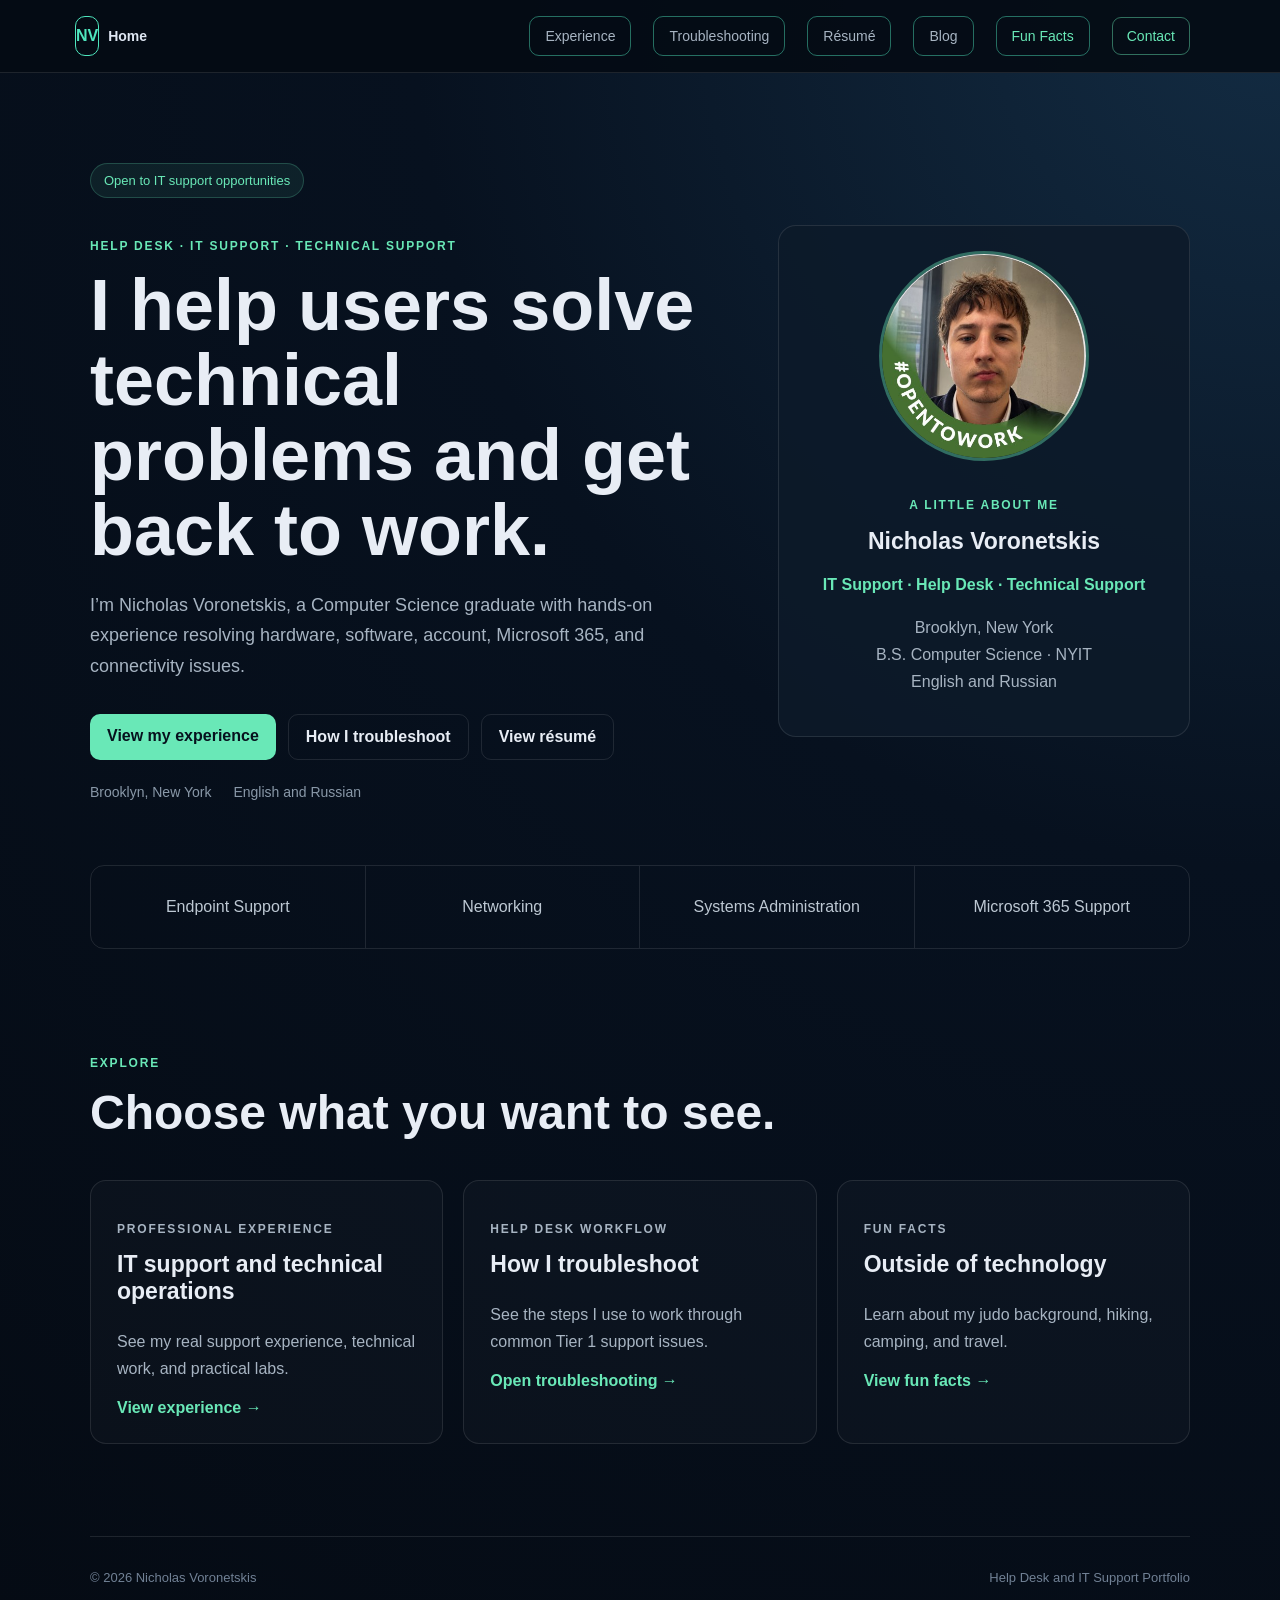
==== index.html @ 6868affb "Add files via upload" ====
<!DOCTYPE html>
<html lang="en">
<head>
  <meta charset="UTF-8">
  <meta name="viewport" content="width=device-width, initial-scale=1.0">
  <meta name="description" content="Nicholas Voronetskis IT Support portfolio">
  <title>Nicholas Voronetskis | IT Support Portfolio</title>
  <link rel="stylesheet" href="styles.css">
</head>
<body>
  <!-- Main navigation used across the website -->
  <header class="site-header">
    <nav class="navbar container">
      <a class="logo" href="index.html"><span class="logo-box">NV</span><span class="home-label">Home</span></a>

      <div class="nav-links">
        <a href="experience.html">Experience</a>
        <a href="troubleshooting.html">Troubleshooting</a>
        <a href="resume.html">Résumé</a>
        <a href="blog.html">Blog</a>
        <a class="fun-button" href="fun-facts.html">Fun Facts</a>
        <button class="contact-button" type="button" onclick="toggleContact()">Contact</button>
      </div>
    </nav>
  </header>

  <main>
    <section class="hero container">
      <div>
        <div class="status">Open to IT support opportunities</div>
        <p class="eyebrow">HELP DESK · IT SUPPORT · TECHNICAL SUPPORT</p>
        <h1>I help users solve technical problems and get back to work.</h1>

        <p class="hero-description">
          I’m Nicholas Voronetskis, a Computer Science graduate with hands-on
          experience resolving hardware, software, account, Microsoft 365,
          and connectivity issues.
        </p>

        <div class="hero-buttons">
          <a class="button button-primary" href="experience.html">View my experience</a>
          <a class="button button-secondary" href="troubleshooting.html">How I troubleshoot</a>
          <a class="button button-secondary" href="resume.html">View résumé</a>
        </div>

        <div class="hero-details">
          <span>Brooklyn, New York</span>
          <span>English and Russian</span>
        </div>
      </div>

      <aside class="profile-card">
        <img class="profile-photo" src="profile.jpg" alt="Nicholas Voronetskis">
        <p class="eyebrow">A LITTLE ABOUT ME</p>
        <h3>Nicholas Voronetskis</h3>
        <p class="profile-role">IT Support · Help Desk · Technical Support</p>
        <p class="muted">
          Brooklyn, New York<br>
          B.S. Computer Science · NYIT<br>
          English and Russian
        </p>
      </aside>
    </section>

    <section class="skill-row container" aria-label="Main technical areas">
      <div>Endpoint Support</div>
      <div>Networking</div>
      <div>Systems Administration</div>
      <div>Microsoft 365 Support</div>
    </section>

    <section class="section container">
      <p class="eyebrow">EXPLORE</p>
      <h2>Choose what you want to see.</h2>

      <div class="card-grid">
        <article class="card">
          <p class="eyebrow">PROFESSIONAL EXPERIENCE</p>
          <h3>IT support and technical operations</h3>
          <p>See my real support experience, technical work, and practical labs.</p>
          <a class="card-link" href="experience.html">View experience →</a>
        </article>

        <article class="card">
          <p class="eyebrow">HELP DESK WORKFLOW</p>
          <h3>How I troubleshoot</h3>
          <p>See the steps I use to work through common Tier 1 support issues.</p>
          <a class="card-link" href="troubleshooting.html">Open troubleshooting →</a>
        </article>

        <article class="card">
          <p class="eyebrow">FUN FACTS</p>
          <h3>Outside of technology</h3>
          <p>Learn about my judo background, hiking, camping, and travel.</p>
          <a class="card-link" href="fun-facts.html">View fun facts →</a>
        </article>
      </div>
    </section>

    <section id="contact-panel" class="contact-panel container" aria-hidden="true">
      <div class="contact-card">
        <button class="close-contact" type="button" aria-label="Close contact information" onclick="toggleContact()">×</button>
        <p class="eyebrow">CONTACT</p>
        <h2>Get in touch</h2>
        <p><strong>Phone:</strong> <a href="tel:+13475879960">(347) 587-9960</a></p>
        <p><strong>Email:</strong> <a href="mailto:voronetskisnicholas@gmail.com">voronetskisnicholas@gmail.com</a></p>
        <p><strong>LinkedIn:</strong> <a href="https://www.linkedin.com/in/nicholas-voronetskis-90a94b221" target="_blank" rel="noopener">Nicholas Voronetskis</a></p>
      </div>
    </section>
  </main>

  <footer class="site-footer container">
    <span>© 2026 Nicholas Voronetskis</span>
    <span>Help Desk and IT Support Portfolio</span>
  </footer>

  <script src="script.js"></script>
</body>
</html>
---- styles.css ----
/* Basic colors and page setup */
:root {
  --background: #07111f;
  --panel: #0d1a2a;
  --text: #e8edf5;
  --muted: #a7b4c2;
  --accent: #69e8b7;
  --border: rgba(255, 255, 255, 0.1);
}

* {
  box-sizing: border-box;
}

html {
  scroll-behavior: smooth;
}

body {
  margin: 0;
  min-width: 320px;
  font-family: Arial, Helvetica, sans-serif;
  color: var(--text);
  background: radial-gradient(circle at top right, #132c43, var(--background) 42%, #050b14);
}

a {
  color: inherit;
  text-decoration: none;
}

button {
  font: inherit;
}

.container {
  width: min(1100px, calc(100% - 40px));
  margin: 0 auto;
}

/* Navigation */
.site-header {
  position: sticky;
  top: 0;
  z-index: 10;
  background: rgba(5, 11, 20, 0.92);
  border-bottom: 1px solid var(--border);
}

.navbar {
  min-height: 72px;
  display: flex;
  align-items: center;
  justify-content: space-between;
  gap: 24px;
}

.logo {
  width: 42px;
  height: 42px;
  display: grid;
  place-items: center;
  border: 1px solid var(--accent);
  border-radius: 10px;
  color: var(--accent);
  font-weight: bold;
}

.nav-links {
  display: flex;
  align-items: center;
  flex-wrap: wrap;
  gap: 22px;
  color: var(--muted);
  font-size: 14px;
}

.nav-links a:hover,
.nav-links .active {
  color: var(--accent);
}

.contact-button,
.fun-button {
  padding: 10px 14px;
  color: var(--accent);
  background: transparent;
  border: 1px solid rgba(105, 232, 183, 0.45);
  border-radius: 9px;
  cursor: pointer;
}

/* Shared text styles */
.eyebrow {
  margin-bottom: 12px;
  color: var(--accent);
  font-size: 12px;
  font-weight: bold;
  letter-spacing: 0.15em;
}

h1,
h2,
h3 {
  margin-top: 0;
}

h1 {
  max-width: 800px;
  margin-bottom: 22px;
  font-size: clamp(44px, 6vw, 72px);
  line-height: 1.04;
}

h2 {
  font-size: clamp(32px, 4vw, 48px);
}

h3 {
  font-size: 23px;
}

p,
li {
  line-height: 1.7;
}

.muted {
  color: var(--muted);
}

.section {
  padding: 92px 0;
}

.page-intro {
  padding: 90px 0 40px;
}

.page-intro p {
  max-width: 760px;
  color: var(--muted);
  font-size: 18px;
}

/* Homepage */
.hero {
  min-height: 670px;
  display: grid;
  grid-template-columns: 1.2fr 0.8fr;
  align-items: center;
  gap: 70px;
  padding: 90px 0 65px;
}

.status {
  display: inline-block;
  margin-bottom: 26px;
  padding: 9px 13px;
  color: var(--accent);
  background: rgba(105, 232, 183, 0.08);
  border: 1px solid rgba(105, 232, 183, 0.22);
  border-radius: 999px;
  font-size: 13px;
}

.hero-description {
  max-width: 680px;
  color: var(--muted);
  font-size: 18px;
}

.hero-buttons {
  display: flex;
  flex-wrap: wrap;
  gap: 12px;
  margin: 32px 0 24px;
}

.button {
  display: inline-block;
  padding: 13px 17px;
  border-radius: 10px;
  font-weight: bold;
}

.button-primary {
  color: #06111d;
  background: var(--accent);
}

.button-secondary {
  border: 1px solid var(--border);
}

.hero-details {
  display: flex;
  flex-wrap: wrap;
  gap: 22px;
  color: #8998a8;
  font-size: 14px;
}

.profile-card {
  padding: 25px;
  text-align: center;
  background: rgba(13, 26, 42, 0.85);
  border: 1px solid var(--border);
  border-radius: 18px;
}

.profile-photo {
  width: 210px;
  height: 210px;
  margin-bottom: 18px;
  object-fit: cover;
  border: 3px solid rgba(105, 232, 183, 0.4);
  border-radius: 50%;
}

.profile-card h3 {
  margin-bottom: 8px;
}

.profile-role {
  color: var(--accent);
  font-weight: bold;
}

.skill-row {
  display: grid;
  grid-template-columns: repeat(4, 1fr);
  border: 1px solid var(--border);
  border-radius: 14px;
  overflow: hidden;
}

.skill-row div {
  min-height: 82px;
  display: grid;
  place-items: center;
  padding: 14px;
  color: #bdc8d3;
  text-align: center;
  border-right: 1px solid var(--border);
}

.skill-row div:last-child {
  border-right: none;
}

.card-grid {
  display: grid;
  grid-template-columns: repeat(3, 1fr);
  gap: 20px;
}

.card {
  padding: 26px;
  background: rgba(255, 255, 255, 0.025);
  border: 1px solid var(--border);
  border-radius: 16px;
}

.card:hover {
  border-color: rgba(105, 232, 183, 0.35);
}

.card p {
  color: var(--muted);
}

.card-link {
  color: var(--accent);
  font-weight: bold;
}

/* Experience and resume */
.experience-list,
.resume-list {
  display: grid;
  gap: 22px;
}

.experience-item,
.resume-section {
  padding: 28px;
  background: rgba(255, 255, 255, 0.025);
  border: 1px solid var(--border);
  border-radius: 16px;
}

.date {
  color: var(--accent);
  font-size: 13px;
  font-weight: bold;
}

.tag-list {
  display: flex;
  flex-wrap: wrap;
  gap: 8px;
  margin-top: 18px;
}

.tag-list span {
  padding: 7px 9px;
  color: #bac7d4;
  background: #111f2e;
  border-radius: 8px;
  font-size: 12px;
}

.resume-layout {
  display: grid;
  grid-template-columns: 0.75fr 1.25fr;
  gap: 24px;
}

.resume-column {
  display: grid;
  gap: 20px;
  align-content: start;
}

/* Troubleshooting page */
.troubleshooting-layout {
  display: grid;
  grid-template-columns: 0.75fr 1.25fr;
  gap: 40px;
}

.issue-list {
  display: grid;
  gap: 10px;
}

.issue-button {
  padding: 14px 16px;
  color: var(--muted);
  text-align: left;
  background: rgba(255, 255, 255, 0.025);
  border: 1px solid var(--border);
  border-radius: 10px;
  cursor: pointer;
}

.issue-button.active {
  color: #06111d;
  background: var(--accent);
  border-color: var(--accent);
  font-weight: bold;
}

.resolution-box {
  padding: 30px;
  background: var(--panel);
  border: 1px solid var(--border);
  border-radius: 17px;
}

.resolution-box ol {
  padding-left: 22px;
}

.resolution-box li {
  margin-bottom: 14px;
  color: #bdc8d3;
}

/* Contact dropdown */
.contact-panel {
  max-height: 0;
  overflow: hidden;
  opacity: 0;
  transition: max-height 0.3s ease, opacity 0.2s ease;
}

.contact-panel.open {
  max-height: 320px;
  opacity: 1;
}

.contact-card {
  position: relative;
  margin: 20px auto 55px;
  padding: 28px;
  background: var(--panel);
  border: 1px solid rgba(105, 232, 183, 0.3);
  border-radius: 16px;
}

.contact-card a {
  color: var(--accent);
}

.close-contact {
  position: absolute;
  top: 12px;
  right: 16px;
  color: var(--text);
  background: transparent;
  border: none;
  font-size: 28px;
  cursor: pointer;
}

/* Blog and fun facts */
.placeholder {
  padding: 45px;
  text-align: center;
  background: rgba(105, 232, 183, 0.035);
  border: 1px dashed rgba(105, 232, 183, 0.3);
  border-radius: 16px;
}

.fun-grid {
  display: grid;
  grid-template-columns: repeat(3, 1fr);
  gap: 20px;
}

.fun-card {
  padding: 26px;
  background: rgba(255, 255, 255, 0.025);
  border: 1px solid var(--border);
  border-radius: 16px;
}

.fun-icon {
  margin-bottom: 14px;
  font-size: 30px;
}

.site-footer {
  min-height: 82px;
  display: flex;
  align-items: center;
  justify-content: space-between;
  gap: 16px;
  color: #718195;
  border-top: 1px solid var(--border);
  font-size: 13px;
}

@media (max-width: 850px) {
  .hero,
  .resume-layout,
  .troubleshooting-layout {
    grid-template-columns: 1fr;
  }

  .hero {
    min-height: auto;
  }

  .card-grid,
  .fun-grid {
    grid-template-columns: 1fr;
  }

  .skill-row {
    grid-template-columns: repeat(2, 1fr);
  }
}

@media (max-width: 620px) {
  .container {
    width: min(100% - 26px, 1100px);
  }

  .navbar {
    align-items: flex-start;
    padding: 14px 0;
  }

  .nav-links {
    justify-content: flex-end;
    gap: 12px;
  }

  .nav-links a:not(.fun-button),
  .nav-links .contact-button {
    font-size: 12px;
  }

  h1 {
    font-size: 43px;
  }

  .section {
    padding: 72px 0;
  }

  .skill-row {
    grid-template-columns: 1fr;
  }

  .skill-row div {
    border-right: none;
    border-bottom: 1px solid var(--border);
  }

  .site-footer {
    flex-direction: column;
    justify-content: center;
  }
}


/* Navigation buttons */
nav a,
.nav-links a {
    display: inline-flex;
    align-items: center;
    justify-content: center;
    min-height: 40px;
    padding: 0 15px;
    border: 1px solid rgba(78, 230, 190, 0.45);
    border-radius: 10px;
    text-decoration: none;
    transition: background 0.2s ease, border-color 0.2s ease;
}

nav a:hover,
.nav-links a:hover {
    background: rgba(78, 230, 190, 0.08);
    border-color: rgba(78, 230, 190, 0.85);
}

/* Home link keeps the NV square but adds a label beside it */
.logo,
.brand {
    display: inline-flex;
    align-items: center;
    gap: 9px;
    padding: 0;
    border: 0;
}

.logo:hover,
.brand:hover {
    background: transparent;
    border-color: transparent;
}

.logo-box {
    display: inline-flex;
    align-items: center;
    justify-content: center;
    width: 40px;
    height: 40px;
    border: 1px solid #4ee6be;
    border-radius: 10px;
    color: #4ee6be;
    font-weight: 700;
}

.home-label {
    color: #dfe7f3;
    font-size: 14px;
}
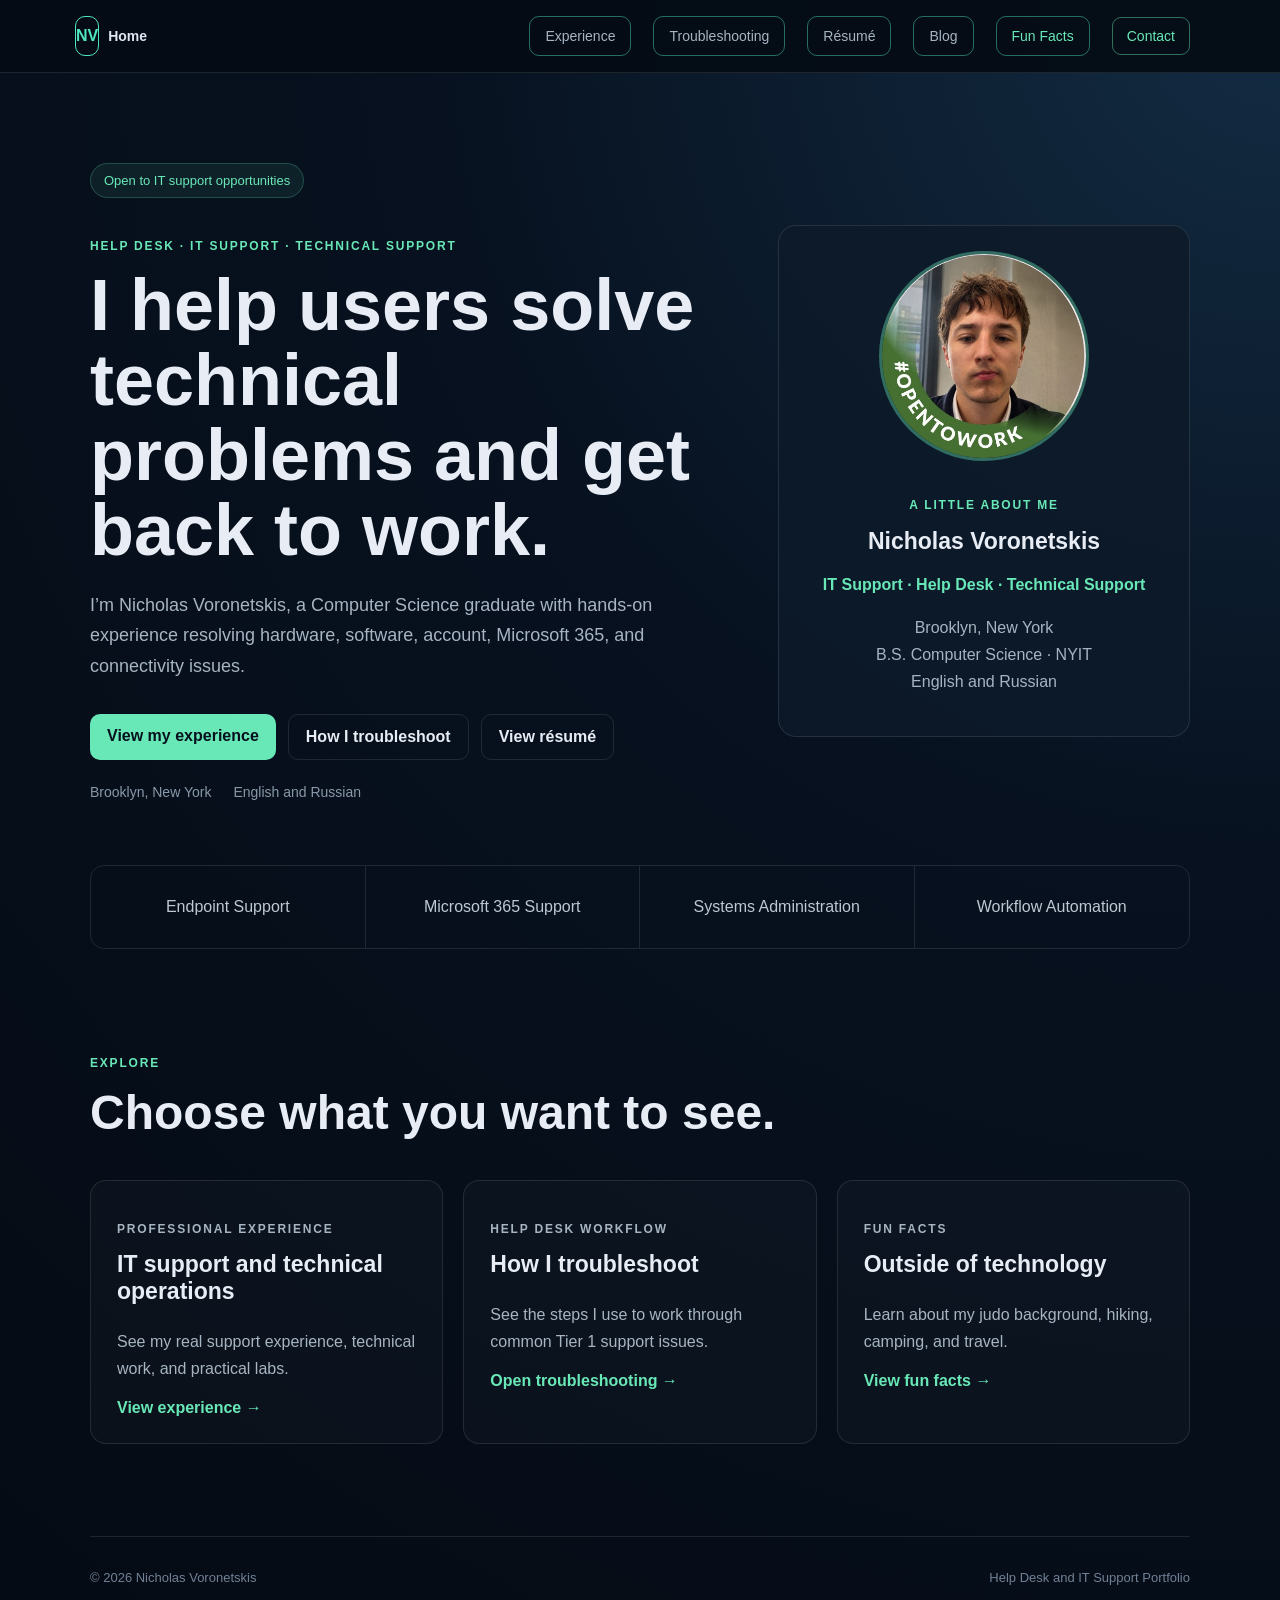
==== commit 5589a33a: "Update portfolio and add analytics" ====
--- a/index.html
+++ b/index.html
@@ -1,6 +1,15 @@
 <!DOCTYPE html>
 <html lang="en">
 <head>
+<!-- Google tag (gtag.js) -->
+<script async src="https://www.googletagmanager.com/gtag/js?id=G-PJ1ZQS4GLR"></script>
+<script>
+  window.dataLayer = window.dataLayer || [];
+  function gtag(){dataLayer.push(arguments);}
+  gtag('js', new Date());
+  gtag('config', 'G-PJ1ZQS4GLR');
+</script>
+
   <meta charset="UTF-8">
   <meta name="viewport" content="width=device-width, initial-scale=1.0">
   <meta name="description" content="Nicholas Voronetskis IT Support portfolio">
@@ -64,9 +73,9 @@
 
     <section class="skill-row container" aria-label="Main technical areas">
       <div>Endpoint Support</div>
-      <div>Networking</div>
+      <div>Microsoft 365 Support</div>
       <div>Systems Administration</div>
-      <div>Microsoft 365 Support</div>
+      <div>Workflow Automation</div>
     </section>
 
     <section class="section container">
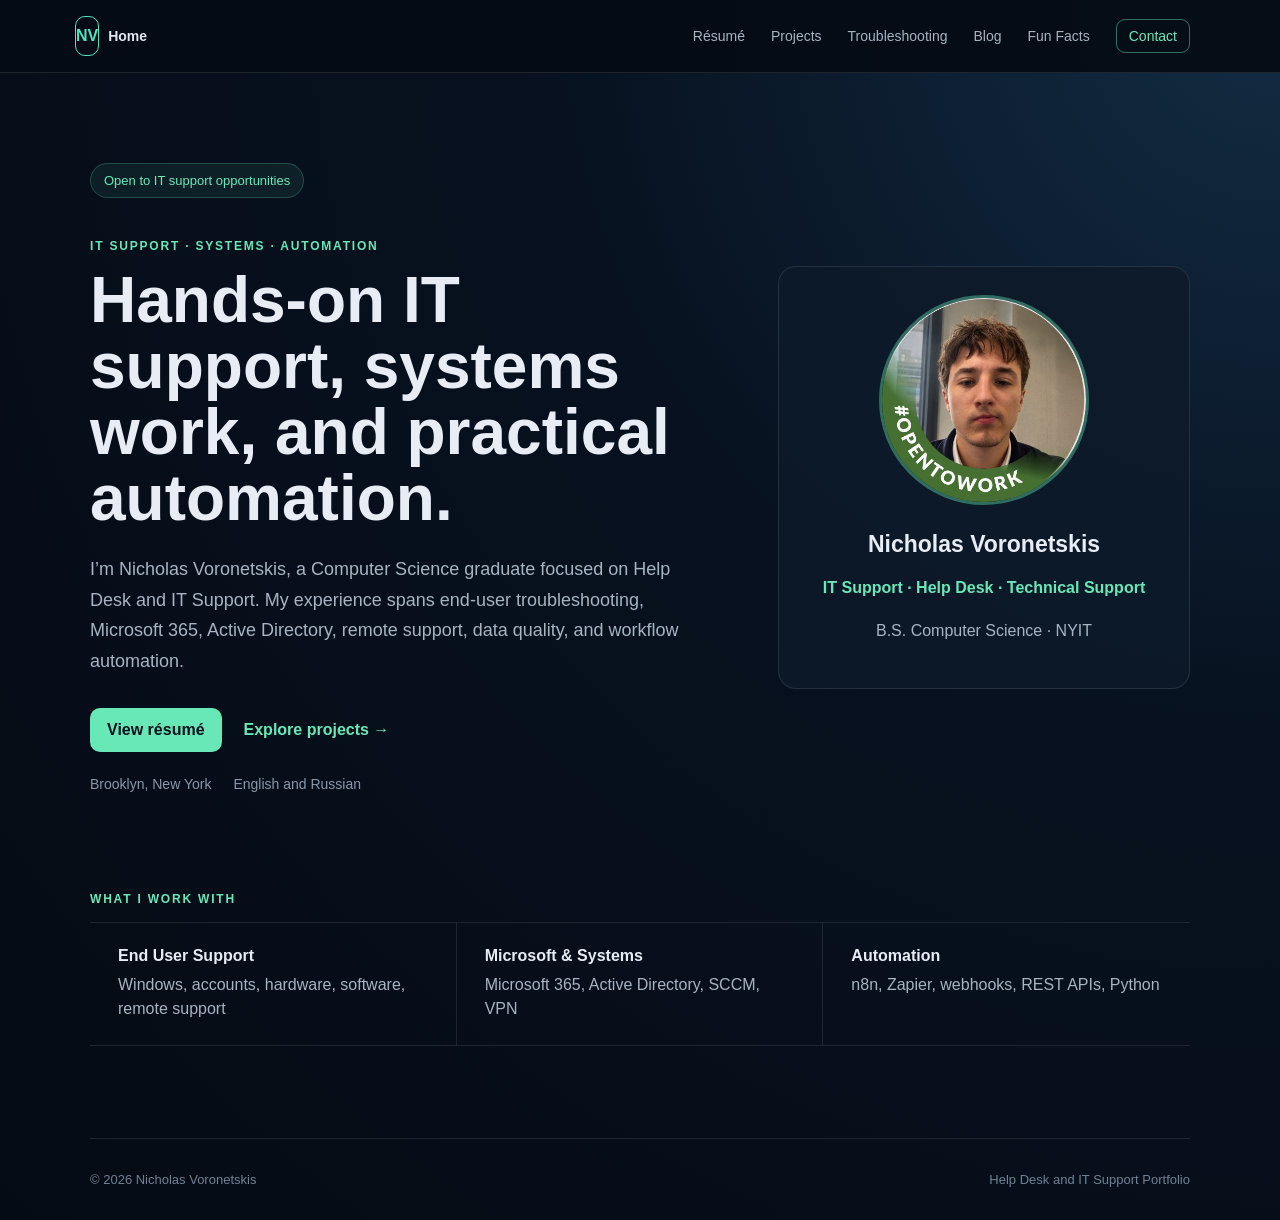
==== commit 6302ce24: "Add files via upload" ====
--- a/index.html
+++ b/index.html
@@ -23,86 +23,51 @@
       <a class="logo" href="index.html"><span class="logo-box">NV</span><span class="home-label">Home</span></a>
 
       <div class="nav-links">
-        <a href="experience.html">Experience</a>
+        <a href="resume.html">Résumé</a>
+        <a href="experience.html">Projects</a>
         <a href="troubleshooting.html">Troubleshooting</a>
-        <a href="resume.html">Résumé</a>
         <a href="blog.html">Blog</a>
-        <a class="fun-button" href="fun-facts.html">Fun Facts</a>
+        <a href="fun-facts.html">Fun Facts</a>
         <button class="contact-button" type="button" onclick="toggleContact()">Contact</button>
       </div>
     </nav>
   </header>
 
   <main>
-    <section class="hero container">
-      <div>
+    <section class="hero hero-clean container">
+      <div class="hero-copy">
         <div class="status">Open to IT support opportunities</div>
-        <p class="eyebrow">HELP DESK · IT SUPPORT · TECHNICAL SUPPORT</p>
-        <h1>I help users solve technical problems and get back to work.</h1>
-
+        <p class="eyebrow">IT SUPPORT · SYSTEMS · AUTOMATION</p>
+        <h1>Hands-on IT support, systems work, and practical automation.</h1>
         <p class="hero-description">
-          I’m Nicholas Voronetskis, a Computer Science graduate with hands-on
-          experience resolving hardware, software, account, Microsoft 365,
-          and connectivity issues.
+          I’m Nicholas Voronetskis, a Computer Science graduate focused on Help Desk and IT Support.
+          My experience spans end-user troubleshooting, Microsoft 365, Active Directory, remote support,
+          data quality, and workflow automation.
         </p>
-
-        <div class="hero-buttons">
-          <a class="button button-primary" href="experience.html">View my experience</a>
-          <a class="button button-secondary" href="troubleshooting.html">How I troubleshoot</a>
-          <a class="button button-secondary" href="resume.html">View résumé</a>
+        <div class="hero-buttons compact-actions">
+          <a class="button button-primary" href="resume.html">View résumé</a>
+          <a class="text-link" href="experience.html">Explore projects →</a>
         </div>
-
         <div class="hero-details">
           <span>Brooklyn, New York</span>
           <span>English and Russian</span>
         </div>
       </div>
 
-      <aside class="profile-card">
+      <aside class="profile-card profile-card-clean">
         <img class="profile-photo" src="profile.jpg" alt="Nicholas Voronetskis">
-        <p class="eyebrow">A LITTLE ABOUT ME</p>
         <h3>Nicholas Voronetskis</h3>
         <p class="profile-role">IT Support · Help Desk · Technical Support</p>
-        <p class="muted">
-          Brooklyn, New York<br>
-          B.S. Computer Science · NYIT<br>
-          English and Russian
-        </p>
+        <p class="muted">B.S. Computer Science · NYIT</p>
       </aside>
     </section>
 
-    <section class="skill-row container" aria-label="Main technical areas">
-      <div>Endpoint Support</div>
-      <div>Microsoft 365 Support</div>
-      <div>Systems Administration</div>
-      <div>Workflow Automation</div>
-    </section>
-
-    <section class="section container">
-      <p class="eyebrow">EXPLORE</p>
-      <h2>Choose what you want to see.</h2>
-
-      <div class="card-grid">
-        <article class="card">
-          <p class="eyebrow">PROFESSIONAL EXPERIENCE</p>
-          <h3>IT support and technical operations</h3>
-          <p>See my real support experience, technical work, and practical labs.</p>
-          <a class="card-link" href="experience.html">View experience →</a>
-        </article>
-
-        <article class="card">
-          <p class="eyebrow">HELP DESK WORKFLOW</p>
-          <h3>How I troubleshoot</h3>
-          <p>See the steps I use to work through common Tier 1 support issues.</p>
-          <a class="card-link" href="troubleshooting.html">Open troubleshooting →</a>
-        </article>
-
-        <article class="card">
-          <p class="eyebrow">FUN FACTS</p>
-          <h3>Outside of technology</h3>
-          <p>Learn about my judo background, hiking, camping, and travel.</p>
-          <a class="card-link" href="fun-facts.html">View fun facts →</a>
-        </article>
+    <section class="section container home-focus">
+      <p class="eyebrow">WHAT I WORK WITH</p>
+      <div class="focus-grid">
+        <div><strong>End User Support</strong><span>Windows, accounts, hardware, software, remote support</span></div>
+        <div><strong>Microsoft & Systems</strong><span>Microsoft 365, Active Directory, SCCM, VPN</span></div>
+        <div><strong>Automation</strong><span>n8n, Zapier, webhooks, REST APIs, Python</span></div>
       </div>
     </section>
 
--- a/styles.css
+++ b/styles.css
@@ -560,3 +560,30 @@
     color: #dfe7f3;
     font-size: 14px;
 }
+
+
+/* 2026 portfolio refinement: quieter navigation and cleaner home page */
+.nav-links { gap: 26px; }
+.nav-links a, nav .nav-links a {
+  min-height: auto; padding: 8px 0; border: 0; border-radius: 0; background: transparent;
+}
+.nav-links a:hover, nav .nav-links a:hover { background: transparent; border: 0; color: var(--accent); }
+.nav-links .active { color: var(--accent); border-bottom: 1px solid var(--accent); }
+.fun-button { padding: 8px 0 !important; border: 0 !important; }
+.contact-button { padding: 8px 12px; }
+.hero-clean { align-items: center; min-height: 620px; }
+.hero-clean h1 { max-width: 760px; font-size: clamp(46px, 5vw, 72px); line-height: 1.03; }
+.hero-copy { max-width: 820px; }
+.compact-actions { align-items: center; gap: 22px; }
+.text-link { color: var(--accent); font-weight: 700; }
+.profile-card-clean { padding: 28px; }
+.profile-card-clean .profile-photo { margin-bottom: 22px; }
+.home-focus { padding-top: 20px; }
+.focus-grid { display: grid; grid-template-columns: repeat(3, 1fr); border-top: 1px solid var(--border); border-bottom: 1px solid var(--border); }
+.focus-grid > div { padding: 24px 28px; border-right: 1px solid var(--border); }
+.focus-grid > div:last-child { border-right: 0; }
+.focus-grid strong, .focus-grid span { display: block; }
+.focus-grid strong { margin-bottom: 8px; }
+.focus-grid span { color: var(--muted); line-height: 1.5; }
+.contact-panel { scroll-margin-top: 100px; }
+@media (max-width: 760px) { .focus-grid { grid-template-columns: 1fr; } .focus-grid > div { border-right: 0; border-bottom: 1px solid var(--border); } .focus-grid > div:last-child { border-bottom: 0; } }
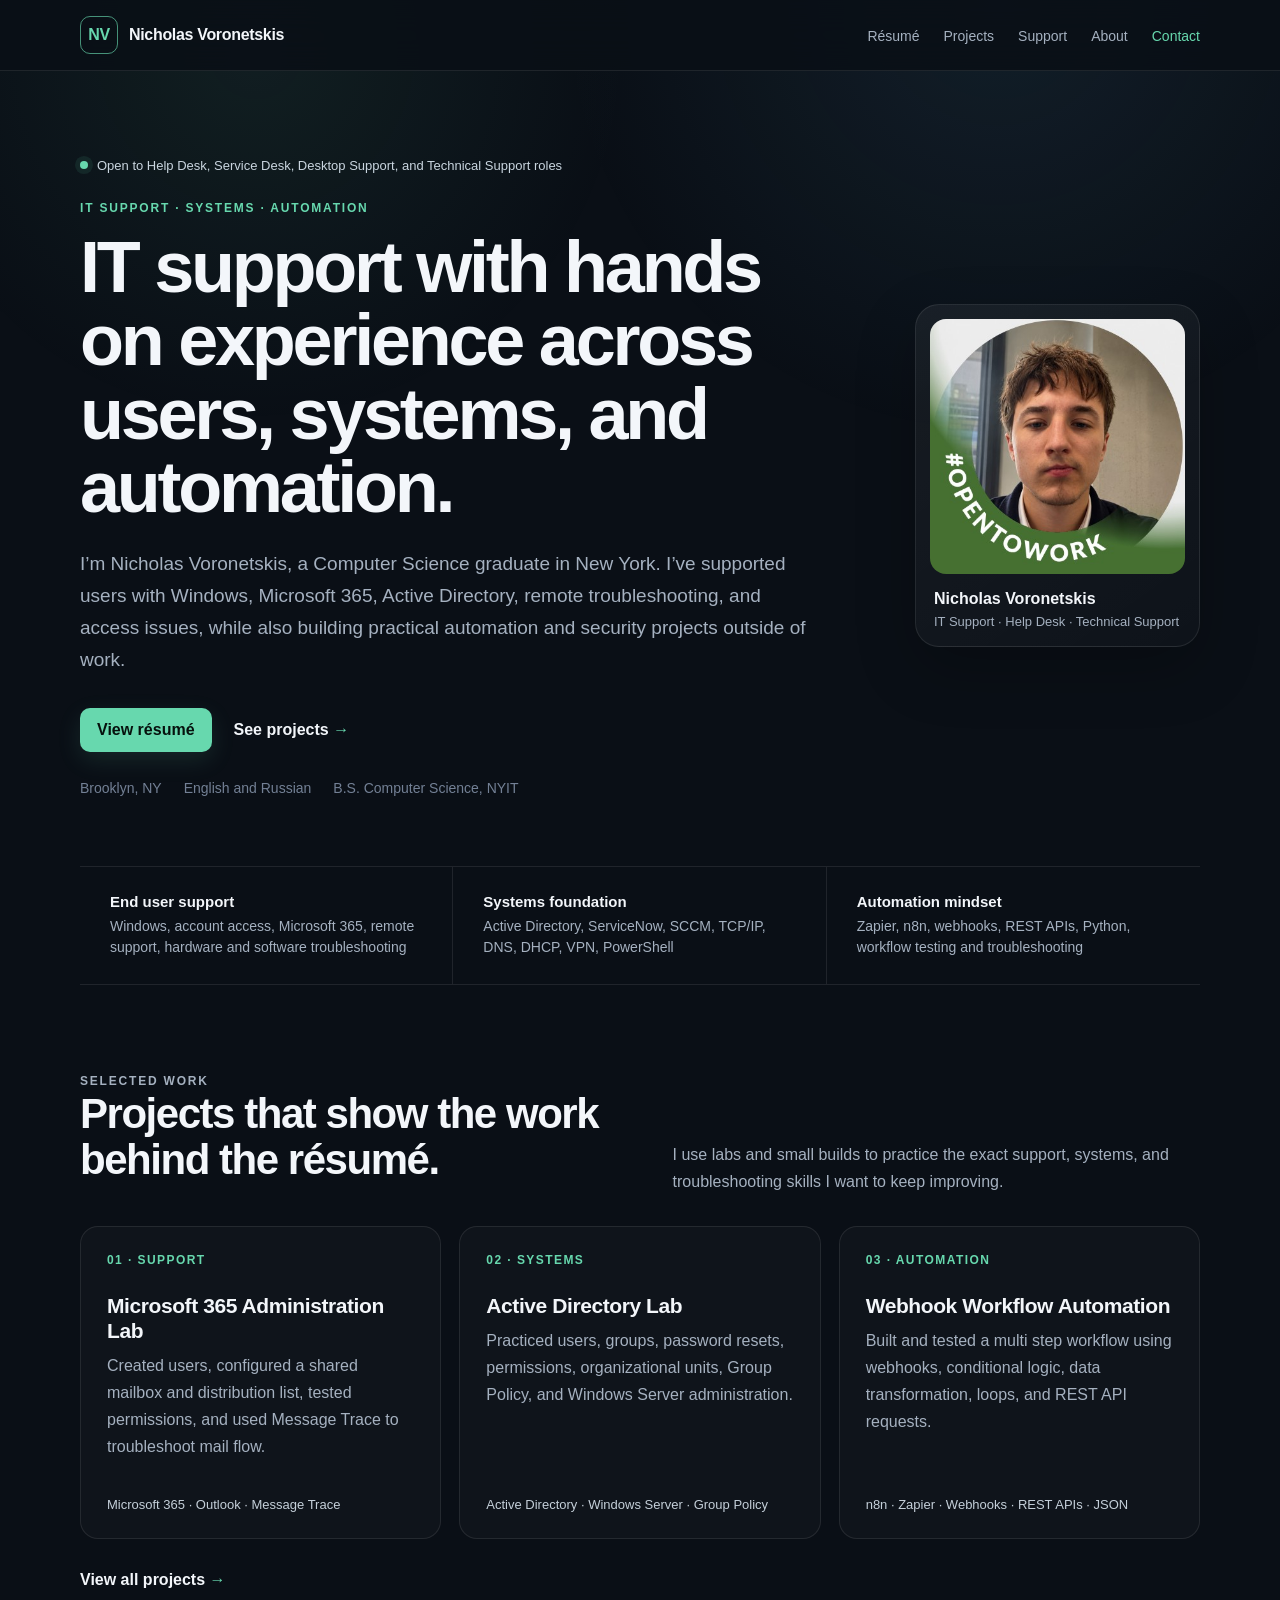
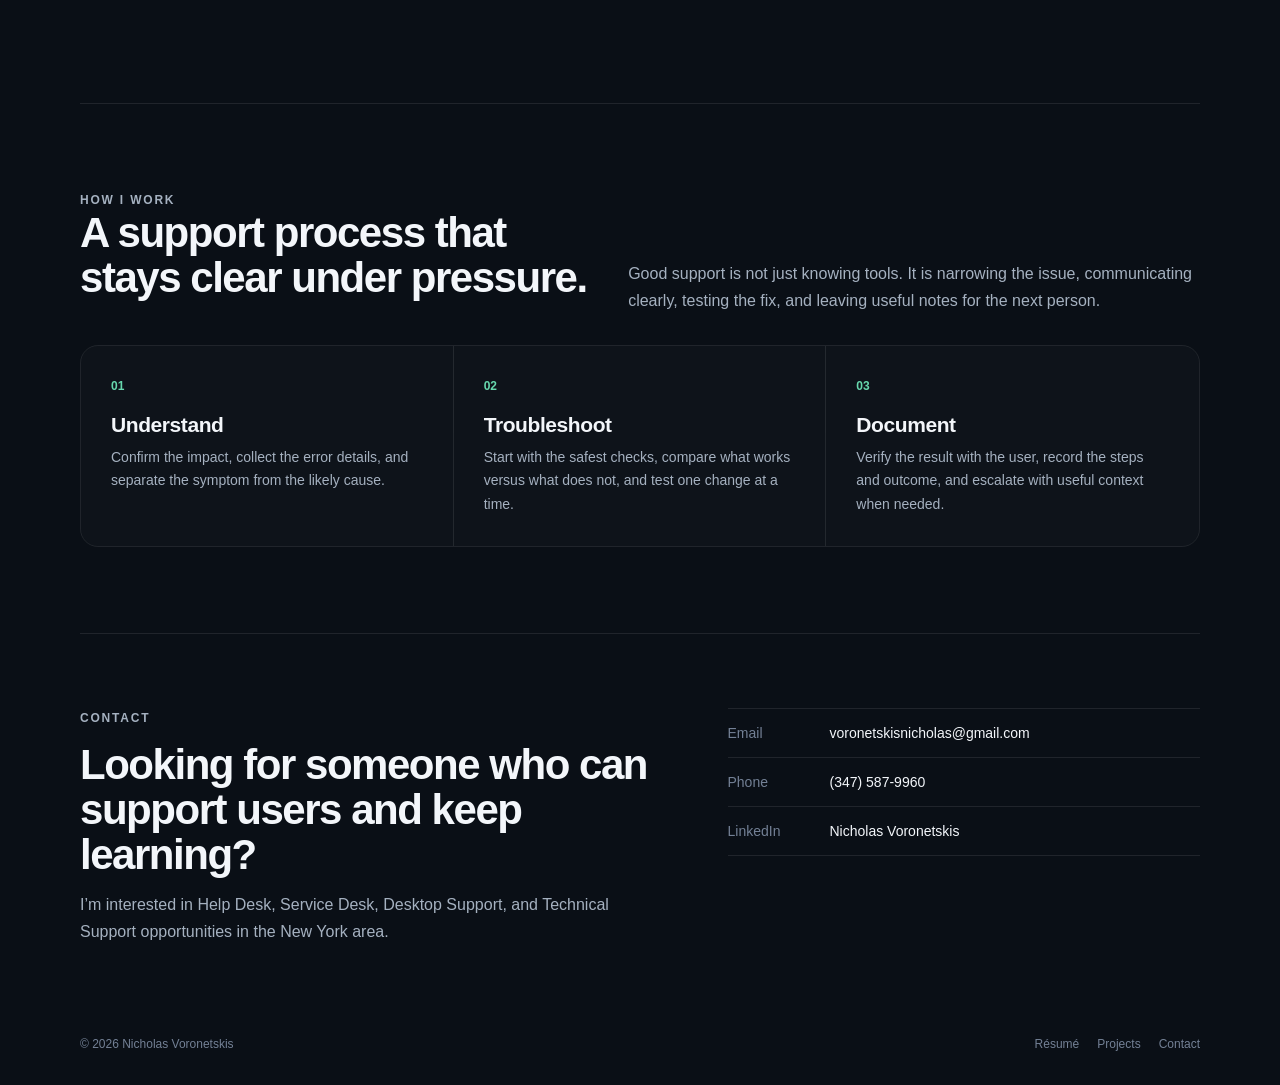
==== commit 5ad3db9f: "Add files via upload" ====
--- a/index.html
+++ b/index.html
@@ -1,93 +1,119 @@
-<!DOCTYPE html>
+<!doctype html>
 <html lang="en">
 <head>
-<!-- Google tag (gtag.js) -->
-<script async src="https://www.googletagmanager.com/gtag/js?id=G-PJ1ZQS4GLR"></script>
-<script>
-  window.dataLayer = window.dataLayer || [];
-  function gtag(){dataLayer.push(arguments);}
-  gtag('js', new Date());
-  gtag('config', 'G-PJ1ZQS4GLR');
-</script>
-
-  <meta charset="UTF-8">
-  <meta name="viewport" content="width=device-width, initial-scale=1.0">
-  <meta name="description" content="Nicholas Voronetskis IT Support portfolio">
+  <script async src="https://www.googletagmanager.com/gtag/js?id=G-PJ1ZQS4GLR"></script>
+  <script>
+    window.dataLayer = window.dataLayer || [];
+    function gtag(){dataLayer.push(arguments);}
+    gtag('js', new Date());
+    gtag('config', 'G-PJ1ZQS4GLR');
+  </script>
+  <meta charset="utf-8">
+  <meta name="viewport" content="width=device-width, initial-scale=1">
+  <meta name="description" content="Nicholas Voronetskis, IT Support and Help Desk portfolio featuring Microsoft 365, Active Directory, troubleshooting, automation, and security projects.">
+  <meta property="og:title" content="Nicholas Voronetskis | IT Support Portfolio">
+  <meta property="og:description" content="Hands on IT support, systems, troubleshooting, and workflow automation.">
+  <meta property="og:type" content="website">
   <title>Nicholas Voronetskis | IT Support Portfolio</title>
+  <link rel="icon" href="favicon.svg" type="image/svg+xml">
   <link rel="stylesheet" href="styles.css">
 </head>
 <body>
-  <!-- Main navigation used across the website -->
+  <a class="skip-link" href="#main">Skip to content</a>
   <header class="site-header">
-    <nav class="navbar container">
-      <a class="logo" href="index.html"><span class="logo-box">NV</span><span class="home-label">Home</span></a>
-
+    <nav class="navbar container" aria-label="Main navigation">
+      <a class="brand" href="index.html" aria-label="Nicholas Voronetskis home">
+        <span class="brand-mark">NV</span><span class="brand-name">Nicholas Voronetskis</span>
+      </a>
+      <button class="menu-button" type="button" aria-label="Open navigation" aria-expanded="false"><span></span><span></span><span></span></button>
       <div class="nav-links">
         <a href="resume.html">Résumé</a>
         <a href="experience.html">Projects</a>
-        <a href="troubleshooting.html">Troubleshooting</a>
-        <a href="blog.html">Blog</a>
-        <a href="fun-facts.html">Fun Facts</a>
-        <button class="contact-button" type="button" onclick="toggleContact()">Contact</button>
+        <a href="troubleshooting.html">Support</a>
+        <a href="about.html">About</a>
+        <a class="contact-link" href="#contact">Contact</a>
       </div>
     </nav>
   </header>
 
-  <main>
-    <section class="hero hero-clean container">
+  <main id="main">
+    <section class="hero container">
       <div class="hero-copy">
-        <div class="status">Open to IT support opportunities</div>
-        <p class="eyebrow">IT SUPPORT · SYSTEMS · AUTOMATION</p>
-        <h1>Hands-on IT support, systems work, and practical automation.</h1>
-        <p class="hero-description">
-          I’m Nicholas Voronetskis, a Computer Science graduate focused on Help Desk and IT Support.
-          My experience spans end-user troubleshooting, Microsoft 365, Active Directory, remote support,
-          data quality, and workflow automation.
-        </p>
-        <div class="hero-buttons compact-actions">
-          <a class="button button-primary" href="resume.html">View résumé</a>
-          <a class="text-link" href="experience.html">Explore projects →</a>
+        <div class="availability">Open to Help Desk, Service Desk, Desktop Support, and Technical Support roles</div>
+        <p class="eyebrow">IT Support · Systems · Automation</p>
+        <h1>IT support with hands on experience across users, systems, and automation.</h1>
+        <p class="hero-description">I’m Nicholas Voronetskis, a Computer Science graduate in New York. I’ve supported users with Windows, Microsoft 365, Active Directory, remote troubleshooting, and access issues, while also building practical automation and security projects outside of work.</p>
+        <div class="hero-actions">
+          <a class="primary-link" href="resume.html" data-track="resume_view">View résumé</a>
+          <a class="text-link" href="experience.html" data-track="projects_view">See projects <span>→</span></a>
         </div>
-        <div class="hero-details">
-          <span>Brooklyn, New York</span>
-          <span>English and Russian</span>
-        </div>
+        <div class="hero-meta"><span>Brooklyn, NY</span><span>English and Russian</span><span>B.S. Computer Science, NYIT</span></div>
       </div>
-
-      <aside class="profile-card profile-card-clean">
-        <img class="profile-photo" src="profile.jpg" alt="Nicholas Voronetskis">
-        <h3>Nicholas Voronetskis</h3>
-        <p class="profile-role">IT Support · Help Desk · Technical Support</p>
-        <p class="muted">B.S. Computer Science · NYIT</p>
+      <aside class="profile-portrait" aria-label="Profile">
+        <img src="profile.jpg" alt="Nicholas Voronetskis">
+        <div class="profile-caption"><strong>Nicholas Voronetskis</strong><span>IT Support · Help Desk · Technical Support</span></div>
       </aside>
     </section>
 
-    <section class="section container home-focus">
-      <p class="eyebrow">WHAT I WORK WITH</p>
-      <div class="focus-grid">
-        <div><strong>End User Support</strong><span>Windows, accounts, hardware, software, remote support</span></div>
-        <div><strong>Microsoft & Systems</strong><span>Microsoft 365, Active Directory, SCCM, VPN</span></div>
-        <div><strong>Automation</strong><span>n8n, Zapier, webhooks, REST APIs, Python</span></div>
+    <section class="proof-strip container" aria-label="Quick qualifications">
+      <div class="proof-item"><strong>End user support</strong><span>Windows, account access, Microsoft 365, remote support, hardware and software troubleshooting</span></div>
+      <div class="proof-item"><strong>Systems foundation</strong><span>Active Directory, ServiceNow, SCCM, TCP/IP, DNS, DHCP, VPN, PowerShell</span></div>
+      <div class="proof-item"><strong>Automation mindset</strong><span>Zapier, n8n, webhooks, REST APIs, Python, workflow testing and troubleshooting</span></div>
+    </section>
+
+    <section class="section container">
+      <div class="section-heading">
+        <div><p class="eyebrow">Selected work</p><h2>Projects that show the work behind the résumé.</h2></div>
+        <p>I use labs and small builds to practice the exact support, systems, and troubleshooting skills I want to keep improving.</p>
+      </div>
+      <div class="work-grid">
+        <article class="work-card">
+          <span class="project-number">01 · SUPPORT</span>
+          <h3>Microsoft 365 Administration Lab</h3>
+          <p>Created users, configured a shared mailbox and distribution list, tested permissions, and used Message Trace to troubleshoot mail flow.</p>
+          <div class="tools">Microsoft 365 · Outlook · Message Trace</div>
+        </article>
+        <article class="work-card">
+          <span class="project-number">02 · SYSTEMS</span>
+          <h3>Active Directory Lab</h3>
+          <p>Practiced users, groups, password resets, permissions, organizational units, Group Policy, and Windows Server administration.</p>
+          <div class="tools">Active Directory · Windows Server · Group Policy</div>
+        </article>
+        <article class="work-card">
+          <span class="project-number">03 · AUTOMATION</span>
+          <h3>Webhook Workflow Automation</h3>
+          <p>Built and tested a multi step workflow using webhooks, conditional logic, data transformation, loops, and REST API requests.</p>
+          <div class="tools">n8n · Zapier · Webhooks · REST APIs · JSON</div>
+        </article>
+      </div>
+      <div class="hero-actions"><a class="text-link" href="experience.html" data-track="projects_view">View all projects <span>→</span></a></div>
+    </section>
+
+    <section class="section section-border container">
+      <div class="section-heading">
+        <div><p class="eyebrow">How I work</p><h2>A support process that stays clear under pressure.</h2></div>
+        <p>Good support is not just knowing tools. It is narrowing the issue, communicating clearly, testing the fix, and leaving useful notes for the next person.</p>
+      </div>
+      <div class="process-grid">
+        <div class="process-step"><span class="step">01</span><h3>Understand</h3><p>Confirm the impact, collect the error details, and separate the symptom from the likely cause.</p></div>
+        <div class="process-step"><span class="step">02</span><h3>Troubleshoot</h3><p>Start with the safest checks, compare what works versus what does not, and test one change at a time.</p></div>
+        <div class="process-step"><span class="step">03</span><h3>Document</h3><p>Verify the result with the user, record the steps and outcome, and escalate with useful context when needed.</p></div>
       </div>
     </section>
 
-    <section id="contact-panel" class="contact-panel container" aria-hidden="true">
-      <div class="contact-card">
-        <button class="close-contact" type="button" aria-label="Close contact information" onclick="toggleContact()">×</button>
-        <p class="eyebrow">CONTACT</p>
-        <h2>Get in touch</h2>
-        <p><strong>Phone:</strong> <a href="tel:+13475879960">(347) 587-9960</a></p>
-        <p><strong>Email:</strong> <a href="mailto:voronetskisnicholas@gmail.com">voronetskisnicholas@gmail.com</a></p>
-        <p><strong>LinkedIn:</strong> <a href="https://www.linkedin.com/in/nicholas-voronetskis-90a94b221" target="_blank" rel="noopener">Nicholas Voronetskis</a></p>
+    <section id="contact" class="contact-section container">
+      <div class="contact-grid">
+        <div><p class="eyebrow">Contact</p><h2>Looking for someone who can support users and keep learning?</h2><p>I’m interested in Help Desk, Service Desk, Desktop Support, and Technical Support opportunities in the New York area.</p></div>
+        <div class="contact-list">
+          <div class="contact-row"><span>Email</span><a href="mailto:voronetskisnicholas@gmail.com" data-track="contact_email">voronetskisnicholas@gmail.com</a></div>
+          <div class="contact-row"><span>Phone</span><a href="tel:+13475879960" data-track="contact_phone">(347) 587-9960</a></div>
+          <div class="contact-row"><span>LinkedIn</span><a href="https://www.linkedin.com/in/nicholas-voronetskis-90a94b221" target="_blank" rel="noopener" data-track="contact_linkedin">Nicholas Voronetskis</a></div>
+        </div>
       </div>
     </section>
   </main>
 
-  <footer class="site-footer container">
-    <span>© 2026 Nicholas Voronetskis</span>
-    <span>Help Desk and IT Support Portfolio</span>
-  </footer>
-
+  <footer class="site-footer container"><span>© 2026 Nicholas Voronetskis</span><div class="footer-links"><a href="resume.html">Résumé</a><a href="experience.html">Projects</a><a href="#contact">Contact</a></div></footer>
   <script src="script.js"></script>
 </body>
 </html>
--- a/styles.css
+++ b/styles.css
@@ -1,589 +1,416 @@
-/* Basic colors and page setup */
 :root {
-  --background: #07111f;
-  --panel: #0d1a2a;
-  --text: #e8edf5;
-  --muted: #a7b4c2;
-  --accent: #69e8b7;
-  --border: rgba(255, 255, 255, 0.1);
-}
-
-* {
-  box-sizing: border-box;
-}
-
-html {
-  scroll-behavior: smooth;
-}
-
+  --bg: #0a0f16;
+  --bg-soft: #0f1722;
+  --surface: #111b27;
+  --surface-2: #152131;
+  --text: #f3f6fa;
+  --muted: #a5b1c0;
+  --muted-2: #738095;
+  --accent: #67d8ae;
+  --accent-soft: rgba(103, 216, 174, 0.10);
+  --border: rgba(255,255,255,0.09);
+  --border-strong: rgba(255,255,255,0.15);
+  --shadow: 0 22px 60px rgba(0,0,0,0.22);
+  --radius: 18px;
+  --content: 1120px;
+}
+
+* { box-sizing: border-box; }
+html { scroll-behavior: smooth; }
 body {
   margin: 0;
   min-width: 320px;
-  font-family: Arial, Helvetica, sans-serif;
   color: var(--text);
-  background: radial-gradient(circle at top right, #132c43, var(--background) 42%, #050b14);
-}
-
-a {
-  color: inherit;
-  text-decoration: none;
-}
-
-button {
-  font: inherit;
-}
-
-.container {
-  width: min(1100px, calc(100% - 40px));
-  margin: 0 auto;
-}
-
-/* Navigation */
+  background: var(--bg);
+  font-family: Inter, ui-sans-serif, -apple-system, BlinkMacSystemFont, "Segoe UI", Roboto, Helvetica, Arial, sans-serif;
+  -webkit-font-smoothing: antialiased;
+}
+body::before {
+  content: "";
+  position: fixed;
+  inset: 0 0 auto;
+  height: 440px;
+  pointer-events: none;
+  background: radial-gradient(circle at 78% 0%, rgba(73, 138, 172, .13), transparent 40%),
+              radial-gradient(circle at 20% 12%, rgba(103, 216, 174, .08), transparent 34%);
+  z-index: -1;
+}
+
+a { color: inherit; text-decoration: none; }
+a:focus-visible, button:focus-visible, summary:focus-visible { outline: 2px solid var(--accent); outline-offset: 4px; }
+button { font: inherit; }
+img { max-width: 100%; display: block; }
+
+.container { width: min(var(--content), calc(100% - 40px)); margin-inline: auto; }
+.narrow { width: min(820px, calc(100% - 40px)); margin-inline: auto; }
+
+.skip-link {
+  position: fixed;
+  left: 16px;
+  top: -60px;
+  z-index: 100;
+  padding: 10px 14px;
+  background: var(--text);
+  color: var(--bg);
+  border-radius: 8px;
+}
+.skip-link:focus { top: 12px; }
+
 .site-header {
   position: sticky;
   top: 0;
-  z-index: 10;
-  background: rgba(5, 11, 20, 0.92);
+  z-index: 30;
+  background: rgba(10, 15, 22, .88);
+  backdrop-filter: blur(16px);
   border-bottom: 1px solid var(--border);
 }
-
 .navbar {
-  min-height: 72px;
+  min-height: 70px;
   display: flex;
   align-items: center;
   justify-content: space-between;
-  gap: 24px;
-}
-
-.logo {
-  width: 42px;
-  height: 42px;
+  gap: 28px;
+}
+.brand {
+  display: inline-flex;
+  align-items: center;
+  gap: 11px;
+  flex: 0 0 auto;
+}
+.brand-mark {
+  width: 38px;
+  height: 38px;
   display: grid;
   place-items: center;
-  border: 1px solid var(--accent);
+  border: 1px solid rgba(103,216,174,.65);
   border-radius: 10px;
   color: var(--accent);
-  font-weight: bold;
-}
-
+  font-weight: 800;
+  letter-spacing: -.03em;
+}
+.brand-name { font-weight: 700; letter-spacing: -.02em; }
 .nav-links {
   display: flex;
   align-items: center;
-  flex-wrap: wrap;
-  gap: 22px;
+  gap: 24px;
   color: var(--muted);
   font-size: 14px;
 }
-
-.nav-links a:hover,
-.nav-links .active {
-  color: var(--accent);
-}
-
-.contact-button,
-.fun-button {
-  padding: 10px 14px;
-  color: var(--accent);
+.nav-links a {
+  position: relative;
+  padding: 24px 0 22px;
+  transition: color .18s ease;
+}
+.nav-links a:hover { color: var(--text); }
+.nav-links a.active { color: var(--text); }
+.nav-links a.active::after {
+  content: "";
+  position: absolute;
+  left: 0;
+  right: 0;
+  bottom: -1px;
+  height: 2px;
+  background: var(--accent);
+}
+.nav-links .contact-link { color: var(--accent); }
+.menu-button {
+  display: none;
+  border: 0;
   background: transparent;
-  border: 1px solid rgba(105, 232, 183, 0.45);
-  border-radius: 9px;
+  color: var(--text);
+  padding: 8px;
   cursor: pointer;
 }
-
-/* Shared text styles */
+.menu-button span { display: block; width: 22px; height: 2px; margin: 4px 0; background: currentColor; border-radius: 99px; }
+
+main { min-height: 62vh; }
 .eyebrow {
-  margin-bottom: 12px;
+  margin: 0 0 13px;
   color: var(--accent);
   font-size: 12px;
-  font-weight: bold;
-  letter-spacing: 0.15em;
-}
-
-h1,
-h2,
-h3 {
-  margin-top: 0;
-}
-
+  font-weight: 800;
+  letter-spacing: .15em;
+  text-transform: uppercase;
+}
+h1, h2, h3, p { margin-top: 0; }
 h1 {
-  max-width: 800px;
-  margin-bottom: 22px;
-  font-size: clamp(44px, 6vw, 72px);
-  line-height: 1.04;
-}
-
+  margin-bottom: 24px;
+  max-width: 900px;
+  font-size: clamp(42px, 6vw, 72px);
+  line-height: 1.02;
+  letter-spacing: -.045em;
+}
 h2 {
-  font-size: clamp(32px, 4vw, 48px);
-}
-
-h3 {
-  font-size: 23px;
-}
-
-p,
-li {
-  line-height: 1.7;
-}
-
-.muted {
+  margin-bottom: 14px;
+  font-size: clamp(28px, 4vw, 42px);
+  line-height: 1.08;
+  letter-spacing: -.035em;
+}
+h3 { margin-bottom: 9px; font-size: 21px; line-height: 1.2; letter-spacing: -.02em; }
+p, li { line-height: 1.68; }
+.muted { color: var(--muted); }
+.small { font-size: 13px; }
+.section { padding: 86px 0; }
+.section-tight { padding: 46px 0; }
+.section-border { border-top: 1px solid var(--border); }
+
+.hero {
+  min-height: 650px;
+  display: grid;
+  grid-template-columns: minmax(0, 1.45fr) minmax(260px, .55fr);
+  gap: 72px;
+  align-items: center;
+  padding: 84px 0 70px;
+}
+.hero h1 { max-width: 820px; }
+.hero-copy { min-width: 0; }
+.hero-description {
+  max-width: 735px;
+  margin-bottom: 28px;
   color: var(--muted);
-}
-
-.section {
-  padding: 92px 0;
-}
-
-.page-intro {
-  padding: 90px 0 40px;
-}
-
-.page-intro p {
-  max-width: 760px;
-  color: var(--muted);
-  font-size: 18px;
-}
-
-/* Homepage */
-.hero {
-  min-height: 670px;
-  display: grid;
-  grid-template-columns: 1.2fr 0.8fr;
-  align-items: center;
-  gap: 70px;
-  padding: 90px 0 65px;
-}
-
-.status {
-  display: inline-block;
-  margin-bottom: 26px;
-  padding: 9px 13px;
-  color: var(--accent);
-  background: rgba(105, 232, 183, 0.08);
-  border: 1px solid rgba(105, 232, 183, 0.22);
-  border-radius: 999px;
+  font-size: 19px;
+}
+.availability {
+  display: inline-flex;
+  align-items: center;
+  gap: 9px;
+  margin-bottom: 25px;
+  color: #c9d5df;
   font-size: 13px;
 }
-
-.hero-description {
-  max-width: 680px;
-  color: var(--muted);
-  font-size: 18px;
-}
-
-.hero-buttons {
-  display: flex;
-  flex-wrap: wrap;
-  gap: 12px;
-  margin: 32px 0 24px;
-}
-
-.button {
-  display: inline-block;
-  padding: 13px 17px;
+.availability::before {
+  content: "";
+  width: 8px;
+  height: 8px;
+  border-radius: 50%;
+  background: var(--accent);
+  box-shadow: 0 0 0 5px rgba(103,216,174,.09);
+}
+.hero-actions { display: flex; align-items: center; gap: 22px; flex-wrap: wrap; margin: 32px 0 28px; }
+.primary-link {
+  display: inline-flex;
+  align-items: center;
+  justify-content: center;
+  min-height: 44px;
+  padding: 0 17px;
   border-radius: 10px;
-  font-weight: bold;
-}
-
-.button-primary {
-  color: #06111d;
+  color: #06110d;
   background: var(--accent);
-}
-
-.button-secondary {
+  font-weight: 800;
+  box-shadow: 0 8px 24px rgba(103,216,174,.12);
+}
+.text-link { color: var(--text); font-weight: 700; }
+.text-link span { color: var(--accent); }
+.hero-meta { display: flex; flex-wrap: wrap; gap: 10px 22px; color: var(--muted-2); font-size: 14px; }
+.profile-portrait {
+  justify-self: end;
+  width: min(285px, 100%);
+  padding: 14px;
+  background: linear-gradient(145deg, rgba(255,255,255,.055), rgba(255,255,255,.018));
   border: 1px solid var(--border);
-}
-
-.hero-details {
-  display: flex;
-  flex-wrap: wrap;
-  gap: 22px;
-  color: #8998a8;
-  font-size: 14px;
-}
-
-.profile-card {
-  padding: 25px;
-  text-align: center;
-  background: rgba(13, 26, 42, 0.85);
-  border: 1px solid var(--border);
-  border-radius: 18px;
-}
-
-.profile-photo {
-  width: 210px;
-  height: 210px;
-  margin-bottom: 18px;
-  object-fit: cover;
-  border: 3px solid rgba(105, 232, 183, 0.4);
-  border-radius: 50%;
-}
-
-.profile-card h3 {
-  margin-bottom: 8px;
-}
-
-.profile-role {
-  color: var(--accent);
-  font-weight: bold;
-}
-
-.skill-row {
-  display: grid;
-  grid-template-columns: repeat(4, 1fr);
-  border: 1px solid var(--border);
-  border-radius: 14px;
-  overflow: hidden;
-}
-
-.skill-row div {
-  min-height: 82px;
-  display: grid;
-  place-items: center;
-  padding: 14px;
-  color: #bdc8d3;
-  text-align: center;
-  border-right: 1px solid var(--border);
-}
-
-.skill-row div:last-child {
-  border-right: none;
-}
-
-.card-grid {
+  border-radius: 24px;
+  box-shadow: var(--shadow);
+}
+.profile-portrait img { aspect-ratio: 1 / 1; object-fit: cover; border-radius: 16px; }
+.profile-caption { padding: 16px 4px 2px; }
+.profile-caption strong { display: block; margin-bottom: 4px; }
+.profile-caption span { color: var(--muted); font-size: 13px; }
+
+.proof-strip {
   display: grid;
   grid-template-columns: repeat(3, 1fr);
-  gap: 20px;
-}
-
-.card {
+  border-top: 1px solid var(--border);
+  border-bottom: 1px solid var(--border);
+}
+.proof-item { padding: 26px 30px; border-right: 1px solid var(--border); }
+.proof-item:last-child { border-right: 0; }
+.proof-item strong { display: block; margin-bottom: 6px; font-size: 15px; }
+.proof-item span { color: var(--muted); font-size: 14px; line-height: 1.5; }
+
+.section-heading {
+  display: flex;
+  justify-content: space-between;
+  gap: 30px;
+  align-items: end;
+  margin-bottom: 30px;
+}
+.section-heading p { max-width: 620px; margin-bottom: 0; color: var(--muted); }
+
+.work-grid { display: grid; grid-template-columns: repeat(3, 1fr); gap: 18px; }
+.work-card {
   padding: 26px;
-  background: rgba(255, 255, 255, 0.025);
+  min-height: 260px;
+  display: flex;
+  flex-direction: column;
+  background: rgba(255,255,255,.025);
   border: 1px solid var(--border);
-  border-radius: 16px;
-}
-
-.card:hover {
-  border-color: rgba(105, 232, 183, 0.35);
-}
-
-.card p {
-  color: var(--muted);
-}
-
-.card-link {
-  color: var(--accent);
-  font-weight: bold;
-}
-
-/* Experience and resume */
-.experience-list,
-.resume-list {
-  display: grid;
-  gap: 22px;
-}
-
-.experience-item,
-.resume-section {
-  padding: 28px;
-  background: rgba(255, 255, 255, 0.025);
+  border-radius: var(--radius);
+  transition: transform .18s ease, border-color .18s ease, background .18s ease;
+}
+.work-card:hover { transform: translateY(-3px); border-color: rgba(103,216,174,.30); background: rgba(255,255,255,.035); }
+.work-card .project-number { color: var(--accent); font-size: 12px; font-weight: 800; letter-spacing: .12em; }
+.work-card h3 { margin: 26px 0 10px; }
+.work-card p { color: var(--muted); }
+.work-card .tools { margin-top: auto; padding-top: 20px; color: #c5d0da; font-size: 13px; }
+
+.process-grid { display: grid; grid-template-columns: repeat(3, 1fr); gap: 0; border: 1px solid var(--border); border-radius: var(--radius); overflow: hidden; }
+.process-step { padding: 30px; border-right: 1px solid var(--border); background: rgba(255,255,255,.018); }
+.process-step:last-child { border-right: 0; }
+.process-step .step { color: var(--accent); font-size: 12px; font-weight: 800; }
+.process-step h3 { margin-top: 18px; }
+.process-step p { margin-bottom: 0; color: var(--muted); font-size: 14px; }
+
+.page-intro { padding: 82px 0 40px; }
+.page-intro h1 { max-width: 920px; }
+.page-intro .lead { max-width: 760px; color: var(--muted); font-size: 18px; }
+.page-intro-actions { display: flex; align-items: center; flex-wrap: wrap; gap: 20px; margin-top: 26px; }
+
+.resume-shell { display: grid; grid-template-columns: 310px minmax(0,1fr); gap: 42px; }
+.resume-sidebar { align-self: start; position: sticky; top: 100px; }
+.resume-sidebar section { padding: 22px 0; border-top: 1px solid var(--border); }
+.resume-sidebar section:first-child { border-top: 0; padding-top: 0; }
+.resume-sidebar h3 { font-size: 15px; }
+.resume-sidebar p { margin-bottom: 0; color: var(--muted); font-size: 14px; }
+.resume-main { display: grid; gap: 18px; }
+.resume-role { padding: 28px 0; border-top: 1px solid var(--border); }
+.resume-role:first-child { padding-top: 0; border-top: 0; }
+.role-top { display: flex; justify-content: space-between; gap: 28px; align-items: baseline; }
+.role-top .date { flex: 0 0 auto; color: var(--muted-2); font-size: 13px; }
+.resume-role ul { margin: 16px 0 0; padding-left: 20px; color: var(--muted); }
+.resume-role li { margin-bottom: 8px; }
+
+.projects-stack { display: grid; gap: 26px; }
+.project-case {
+  overflow: hidden;
+  background: rgba(255,255,255,.022);
   border: 1px solid var(--border);
-  border-radius: 16px;
-}
-
-.date {
-  color: var(--accent);
-  font-size: 13px;
-  font-weight: bold;
-}
-
-.tag-list {
+  border-radius: 20px;
+}
+.project-header { display: grid; grid-template-columns: 92px minmax(0,1fr); gap: 24px; padding: 30px; border-bottom: 1px solid var(--border); }
+.project-index { color: var(--accent); font-size: 13px; font-weight: 900; letter-spacing: .14em; }
+.project-header p { max-width: 760px; margin-bottom: 0; color: var(--muted); }
+.project-body { display: grid; grid-template-columns: repeat(3, 1fr); }
+.project-block { padding: 26px 30px; border-right: 1px solid var(--border); }
+.project-block:last-child { border-right: 0; }
+.project-block h4 { margin: 0 0 10px; font-size: 13px; color: #dce5ec; text-transform: uppercase; letter-spacing: .08em; }
+.project-block p, .project-block ul { margin: 0; color: var(--muted); font-size: 14px; }
+.project-block ul { padding-left: 18px; }
+.project-block li { margin-bottom: 7px; }
+.tools-line { padding: 17px 30px; border-top: 1px solid var(--border); color: #c6d0d9; font-size: 13px; }
+.tools-line strong { color: var(--text); }
+
+.flow {
   display: flex;
-  flex-wrap: wrap;
+  align-items: stretch;
   gap: 8px;
-  margin-top: 18px;
-}
-
-.tag-list span {
-  padding: 7px 9px;
-  color: #bac7d4;
-  background: #111f2e;
-  border-radius: 8px;
+  padding: 22px 30px 28px;
+  overflow-x: auto;
+  border-top: 1px solid var(--border);
+}
+.flow-step {
+  min-width: 124px;
+  padding: 12px 14px;
+  text-align: center;
+  background: var(--accent-soft);
+  border: 1px solid rgba(103,216,174,.18);
+  border-radius: 10px;
+  color: #d9eee6;
   font-size: 12px;
-}
-
-.resume-layout {
-  display: grid;
-  grid-template-columns: 0.75fr 1.25fr;
-  gap: 24px;
-}
-
-.resume-column {
-  display: grid;
-  gap: 20px;
-  align-content: start;
-}
-
-/* Troubleshooting page */
-.troubleshooting-layout {
-  display: grid;
-  grid-template-columns: 0.75fr 1.25fr;
-  gap: 40px;
-}
-
-.issue-list {
-  display: grid;
-  gap: 10px;
-}
-
-.issue-button {
-  padding: 14px 16px;
-  color: var(--muted);
-  text-align: left;
-  background: rgba(255, 255, 255, 0.025);
-  border: 1px solid var(--border);
-  border-radius: 10px;
-  cursor: pointer;
-}
-
-.issue-button.active {
-  color: #06111d;
-  background: var(--accent);
-  border-color: var(--accent);
-  font-weight: bold;
-}
-
-.resolution-box {
-  padding: 30px;
-  background: var(--panel);
-  border: 1px solid var(--border);
-  border-radius: 17px;
-}
-
-.resolution-box ol {
-  padding-left: 22px;
-}
-
-.resolution-box li {
-  margin-bottom: 14px;
-  color: #bdc8d3;
-}
-
-/* Contact dropdown */
-.contact-panel {
-  max-height: 0;
-  overflow: hidden;
-  opacity: 0;
-  transition: max-height 0.3s ease, opacity 0.2s ease;
-}
-
-.contact-panel.open {
-  max-height: 320px;
-  opacity: 1;
-}
-
-.contact-card {
-  position: relative;
-  margin: 20px auto 55px;
-  padding: 28px;
-  background: var(--panel);
-  border: 1px solid rgba(105, 232, 183, 0.3);
-  border-radius: 16px;
-}
-
-.contact-card a {
-  color: var(--accent);
-}
-
-.close-contact {
-  position: absolute;
-  top: 12px;
-  right: 16px;
-  color: var(--text);
-  background: transparent;
-  border: none;
-  font-size: 28px;
-  cursor: pointer;
-}
-
-/* Blog and fun facts */
-.placeholder {
-  padding: 45px;
-  text-align: center;
-  background: rgba(105, 232, 183, 0.035);
-  border: 1px dashed rgba(105, 232, 183, 0.3);
-  border-radius: 16px;
-}
-
-.fun-grid {
-  display: grid;
-  grid-template-columns: repeat(3, 1fr);
-  gap: 20px;
-}
-
-.fun-card {
-  padding: 26px;
-  background: rgba(255, 255, 255, 0.025);
-  border: 1px solid var(--border);
-  border-radius: 16px;
-}
-
-.fun-icon {
-  margin-bottom: 14px;
-  font-size: 30px;
-}
-
-.site-footer {
-  min-height: 82px;
-  display: flex;
-  align-items: center;
-  justify-content: space-between;
-  gap: 16px;
-  color: #718195;
-  border-top: 1px solid var(--border);
-  font-size: 13px;
-}
-
-@media (max-width: 850px) {
-  .hero,
-  .resume-layout,
-  .troubleshooting-layout {
-    grid-template-columns: 1fr;
-  }
-
-  .hero {
-    min-height: auto;
-  }
-
-  .card-grid,
-  .fun-grid {
-    grid-template-columns: 1fr;
-  }
-
-  .skill-row {
-    grid-template-columns: repeat(2, 1fr);
-  }
-}
-
-@media (max-width: 620px) {
-  .container {
-    width: min(100% - 26px, 1100px);
-  }
-
-  .navbar {
-    align-items: flex-start;
-    padding: 14px 0;
-  }
-
+  font-weight: 700;
+}
+.flow-arrow { display: grid; place-items: center; color: var(--muted-2); }
+
+.support-case { display: grid; grid-template-columns: 250px minmax(0,1fr); gap: 42px; padding: 38px 0; border-top: 1px solid var(--border); }
+.support-case:first-child { border-top: 0; padding-top: 0; }
+.support-label { color: var(--accent); font-size: 12px; font-weight: 800; letter-spacing: .12em; text-transform: uppercase; }
+.support-case h3 { font-size: 25px; }
+.support-case p { color: var(--muted); }
+.support-case ul { padding-left: 20px; color: var(--muted); }
+.support-case li { margin-bottom: 8px; }
+.outcome { margin-top: 18px; padding: 15px 17px; border-left: 2px solid var(--accent); background: rgba(103,216,174,.055); color: #d7e5df !important; }
+
+.about-grid { display: grid; grid-template-columns: 1.15fr .85fr; gap: 60px; align-items: start; }
+.about-copy p { color: var(--muted); font-size: 17px; }
+.about-list { border-top: 1px solid var(--border); }
+.about-row { display: grid; grid-template-columns: 130px 1fr; gap: 22px; padding: 18px 0; border-bottom: 1px solid var(--border); }
+.about-row strong { font-size: 13px; color: #dce5ec; }
+.about-row span { color: var(--muted); font-size: 14px; line-height: 1.55; }
+
+.contact-section { scroll-margin-top: 90px; padding: 74px 0 42px; border-top: 1px solid var(--border); }
+.contact-grid { display: grid; grid-template-columns: 1.1fr .9fr; gap: 70px; align-items: start; }
+.contact-grid h2 { max-width: 600px; }
+.contact-grid > div > p { color: var(--muted); max-width: 610px; }
+.contact-list { display: grid; border-top: 1px solid var(--border); }
+.contact-row { display: grid; grid-template-columns: 86px 1fr; gap: 16px; padding: 16px 0; border-bottom: 1px solid var(--border); font-size: 14px; }
+.contact-row span:first-child { color: var(--muted-2); }
+.contact-row a { color: var(--text); word-break: break-word; }
+.contact-row a:hover { color: var(--accent); }
+
+.site-footer { min-height: 82px; display: flex; justify-content: space-between; align-items: center; gap: 20px; color: var(--muted-2); font-size: 12px; }
+.footer-links { display: flex; gap: 18px; }
+.footer-links a:hover { color: var(--text); }
+
+.redirect-page { min-height: 70vh; display: grid; place-items: center; text-align: center; }
+
+@media (max-width: 920px) {
+  .hero { grid-template-columns: 1fr; gap: 36px; min-height: auto; padding-top: 70px; }
+  .profile-portrait { justify-self: start; width: 210px; }
+  .proof-strip { grid-template-columns: 1fr; }
+  .proof-item { border-right: 0; border-bottom: 1px solid var(--border); }
+  .proof-item:last-child { border-bottom: 0; }
+  .work-grid, .process-grid { grid-template-columns: 1fr; }
+  .process-step { border-right: 0; border-bottom: 1px solid var(--border); }
+  .process-step:last-child { border-bottom: 0; }
+  .resume-shell { grid-template-columns: 1fr; }
+  .resume-sidebar { position: static; display: grid; grid-template-columns: repeat(2, 1fr); gap: 0 28px; }
+  .project-body { grid-template-columns: 1fr; }
+  .project-block { border-right: 0; border-bottom: 1px solid var(--border); }
+  .project-block:last-child { border-bottom: 0; }
+  .support-case { grid-template-columns: 1fr; gap: 12px; }
+  .about-grid, .contact-grid { grid-template-columns: 1fr; gap: 34px; }
+}
+
+@media (max-width: 760px) {
+  .container, .narrow { width: min(100% - 28px, var(--content)); }
+  .navbar { min-height: 64px; }
+  .brand-name { display: none; }
+  .menu-button { display: block; }
   .nav-links {
-    justify-content: flex-end;
-    gap: 12px;
-  }
-
-  .nav-links a:not(.fun-button),
-  .nav-links .contact-button {
-    font-size: 12px;
-  }
-
-  h1 {
-    font-size: 43px;
-  }
-
-  .section {
-    padding: 72px 0;
-  }
-
-  .skill-row {
-    grid-template-columns: 1fr;
-  }
-
-  .skill-row div {
-    border-right: none;
+    position: absolute;
+    top: 64px;
+    left: 0;
+    right: 0;
+    display: none;
+    flex-direction: column;
+    align-items: stretch;
+    gap: 0;
+    padding: 8px 14px 16px;
+    background: rgba(10,15,22,.98);
     border-bottom: 1px solid var(--border);
   }
-
-  .site-footer {
-    flex-direction: column;
-    justify-content: center;
-  }
-}
-
-
-/* Navigation buttons */
-nav a,
-.nav-links a {
-    display: inline-flex;
-    align-items: center;
-    justify-content: center;
-    min-height: 40px;
-    padding: 0 15px;
-    border: 1px solid rgba(78, 230, 190, 0.45);
-    border-radius: 10px;
-    text-decoration: none;
-    transition: background 0.2s ease, border-color 0.2s ease;
-}
-
-nav a:hover,
-.nav-links a:hover {
-    background: rgba(78, 230, 190, 0.08);
-    border-color: rgba(78, 230, 190, 0.85);
-}
-
-/* Home link keeps the NV square but adds a label beside it */
-.logo,
-.brand {
-    display: inline-flex;
-    align-items: center;
-    gap: 9px;
-    padding: 0;
-    border: 0;
-}
-
-.logo:hover,
-.brand:hover {
-    background: transparent;
-    border-color: transparent;
-}
-
-.logo-box {
-    display: inline-flex;
-    align-items: center;
-    justify-content: center;
-    width: 40px;
-    height: 40px;
-    border: 1px solid #4ee6be;
-    border-radius: 10px;
-    color: #4ee6be;
-    font-weight: 700;
-}
-
-.home-label {
-    color: #dfe7f3;
-    font-size: 14px;
-}
-
-
-/* 2026 portfolio refinement: quieter navigation and cleaner home page */
-.nav-links { gap: 26px; }
-.nav-links a, nav .nav-links a {
-  min-height: auto; padding: 8px 0; border: 0; border-radius: 0; background: transparent;
-}
-.nav-links a:hover, nav .nav-links a:hover { background: transparent; border: 0; color: var(--accent); }
-.nav-links .active { color: var(--accent); border-bottom: 1px solid var(--accent); }
-.fun-button { padding: 8px 0 !important; border: 0 !important; }
-.contact-button { padding: 8px 12px; }
-.hero-clean { align-items: center; min-height: 620px; }
-.hero-clean h1 { max-width: 760px; font-size: clamp(46px, 5vw, 72px); line-height: 1.03; }
-.hero-copy { max-width: 820px; }
-.compact-actions { align-items: center; gap: 22px; }
-.text-link { color: var(--accent); font-weight: 700; }
-.profile-card-clean { padding: 28px; }
-.profile-card-clean .profile-photo { margin-bottom: 22px; }
-.home-focus { padding-top: 20px; }
-.focus-grid { display: grid; grid-template-columns: repeat(3, 1fr); border-top: 1px solid var(--border); border-bottom: 1px solid var(--border); }
-.focus-grid > div { padding: 24px 28px; border-right: 1px solid var(--border); }
-.focus-grid > div:last-child { border-right: 0; }
-.focus-grid strong, .focus-grid span { display: block; }
-.focus-grid strong { margin-bottom: 8px; }
-.focus-grid span { color: var(--muted); line-height: 1.5; }
-.contact-panel { scroll-margin-top: 100px; }
-@media (max-width: 760px) { .focus-grid { grid-template-columns: 1fr; } .focus-grid > div { border-right: 0; border-bottom: 1px solid var(--border); } .focus-grid > div:last-child { border-bottom: 0; } }
+  .nav-links.open { display: flex; }
+  .nav-links a { padding: 13px 8px; border-bottom: 1px solid rgba(255,255,255,.05); }
+  .nav-links a.active::after { display: none; }
+  .hero { padding: 58px 0 52px; }
+  .hero h1 { font-size: clamp(40px, 12vw, 58px); }
+  .hero-description { font-size: 17px; }
+  .profile-portrait { width: 170px; }
+  .section { padding: 66px 0; }
+  .section-heading { display: block; }
+  .section-heading p { margin-top: 12px; }
+  .work-grid { grid-template-columns: 1fr; }
+  .resume-sidebar { grid-template-columns: 1fr; }
+  .role-top { display: block; }
+  .role-top .date { display: block; margin-top: 5px; }
+  .project-header { grid-template-columns: 1fr; gap: 10px; padding: 24px; }
+  .project-block, .tools-line { padding-left: 24px; padding-right: 24px; }
+  .flow { padding-left: 24px; padding-right: 24px; }
+  .about-row { grid-template-columns: 1fr; gap: 6px; }
+  .contact-row { grid-template-columns: 1fr; gap: 5px; }
+  .site-footer { flex-direction: column; align-items: flex-start; padding: 24px 0; }
+}
+
+@media (prefers-reduced-motion: reduce) {
+  html { scroll-behavior: auto; }
+  *, *::before, *::after { transition: none !important; animation: none !important; }
+}
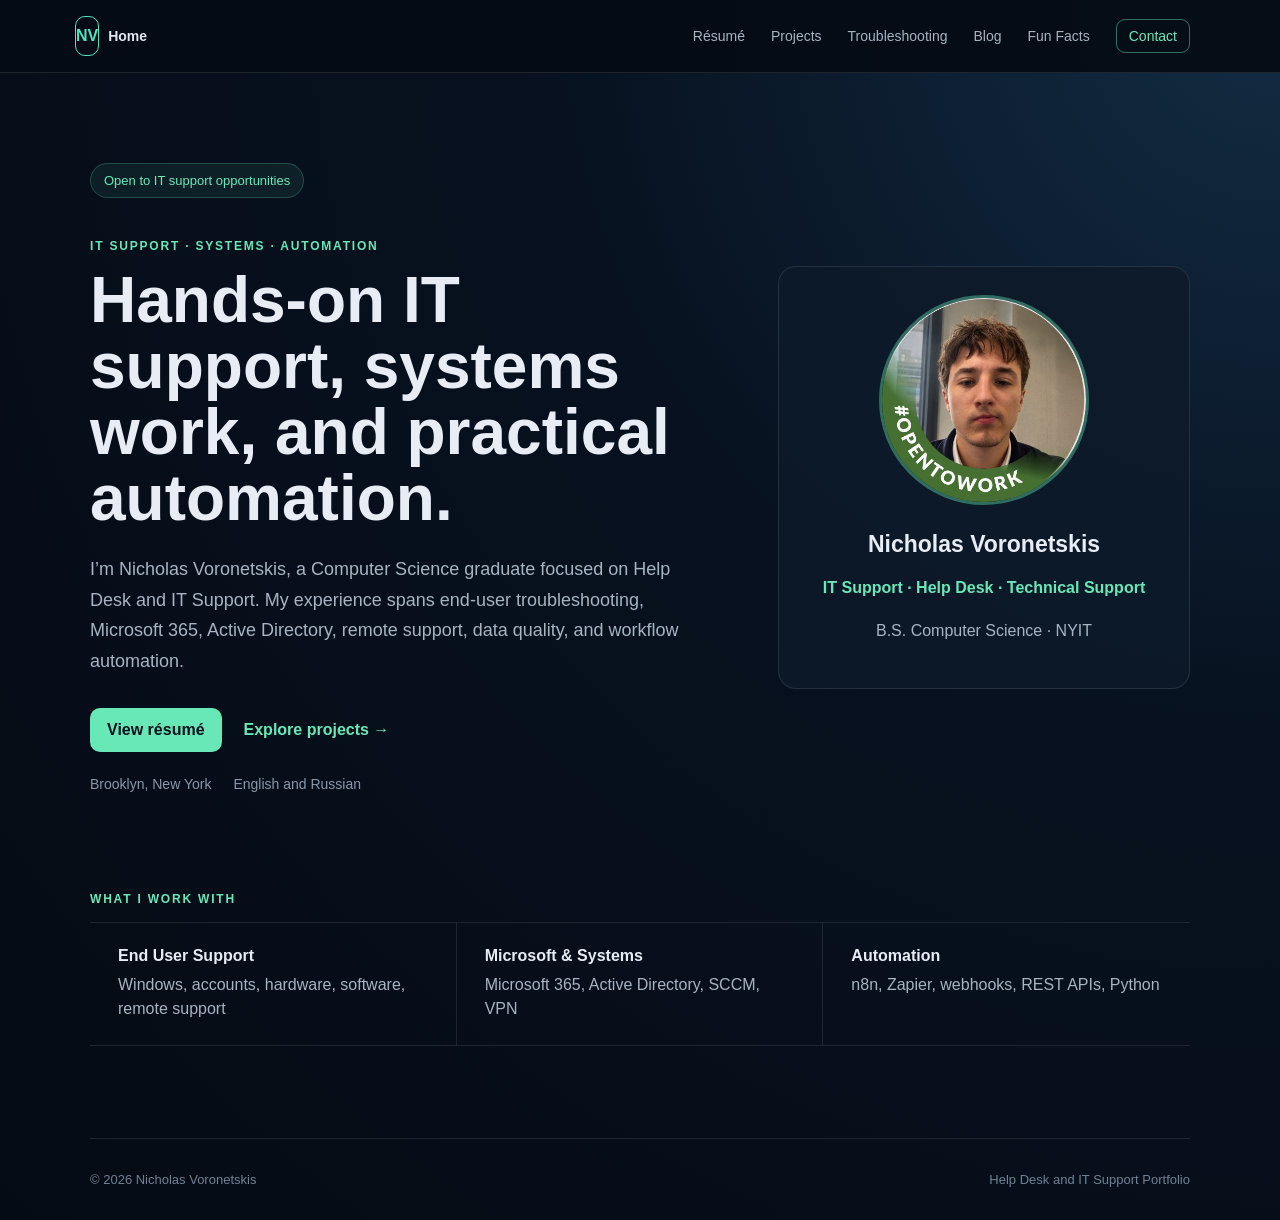
==== commit 171bf514: "Add files via upload" ====
--- a/index.html
+++ b/index.html
@@ -1,119 +1,93 @@
-<!doctype html>
+<!DOCTYPE html>
 <html lang="en">
 <head>
-  <script async src="https://www.googletagmanager.com/gtag/js?id=G-PJ1ZQS4GLR"></script>
-  <script>
-    window.dataLayer = window.dataLayer || [];
-    function gtag(){dataLayer.push(arguments);}
-    gtag('js', new Date());
-    gtag('config', 'G-PJ1ZQS4GLR');
-  </script>
-  <meta charset="utf-8">
-  <meta name="viewport" content="width=device-width, initial-scale=1">
-  <meta name="description" content="Nicholas Voronetskis, IT Support and Help Desk portfolio featuring Microsoft 365, Active Directory, troubleshooting, automation, and security projects.">
-  <meta property="og:title" content="Nicholas Voronetskis | IT Support Portfolio">
-  <meta property="og:description" content="Hands on IT support, systems, troubleshooting, and workflow automation.">
-  <meta property="og:type" content="website">
+<!-- Google tag (gtag.js) -->
+<script async src="https://www.googletagmanager.com/gtag/js?id=G-PJ1ZQS4GLR"></script>
+<script>
+  window.dataLayer = window.dataLayer || [];
+  function gtag(){dataLayer.push(arguments);}
+  gtag('js', new Date());
+  gtag('config', 'G-PJ1ZQS4GLR');
+</script>
+
+  <meta charset="UTF-8">
+  <meta name="viewport" content="width=device-width, initial-scale=1.0">
+  <meta name="description" content="Nicholas Voronetskis IT Support portfolio">
   <title>Nicholas Voronetskis | IT Support Portfolio</title>
-  <link rel="icon" href="favicon.svg" type="image/svg+xml">
   <link rel="stylesheet" href="styles.css">
 </head>
 <body>
-  <a class="skip-link" href="#main">Skip to content</a>
+  <!-- Main navigation used across the website -->
   <header class="site-header">
-    <nav class="navbar container" aria-label="Main navigation">
-      <a class="brand" href="index.html" aria-label="Nicholas Voronetskis home">
-        <span class="brand-mark">NV</span><span class="brand-name">Nicholas Voronetskis</span>
-      </a>
-      <button class="menu-button" type="button" aria-label="Open navigation" aria-expanded="false"><span></span><span></span><span></span></button>
+    <nav class="navbar container">
+      <a class="logo" href="index.html"><span class="logo-box">NV</span><span class="home-label">Home</span></a>
+
       <div class="nav-links">
         <a href="resume.html">Résumé</a>
         <a href="experience.html">Projects</a>
-        <a href="troubleshooting.html">Support</a>
-        <a href="about.html">About</a>
-        <a class="contact-link" href="#contact">Contact</a>
+        <a href="troubleshooting.html">Troubleshooting</a>
+        <a href="blog.html">Blog</a>
+        <a href="fun-facts.html">Fun Facts</a>
+        <button class="contact-button" type="button" onclick="toggleContact()">Contact</button>
       </div>
     </nav>
   </header>
 
-  <main id="main">
-    <section class="hero container">
+  <main>
+    <section class="hero hero-clean container">
       <div class="hero-copy">
-        <div class="availability">Open to Help Desk, Service Desk, Desktop Support, and Technical Support roles</div>
-        <p class="eyebrow">IT Support · Systems · Automation</p>
-        <h1>IT support with hands on experience across users, systems, and automation.</h1>
-        <p class="hero-description">I’m Nicholas Voronetskis, a Computer Science graduate in New York. I’ve supported users with Windows, Microsoft 365, Active Directory, remote troubleshooting, and access issues, while also building practical automation and security projects outside of work.</p>
-        <div class="hero-actions">
-          <a class="primary-link" href="resume.html" data-track="resume_view">View résumé</a>
-          <a class="text-link" href="experience.html" data-track="projects_view">See projects <span>→</span></a>
+        <div class="status">Open to IT support opportunities</div>
+        <p class="eyebrow">IT SUPPORT · SYSTEMS · AUTOMATION</p>
+        <h1>Hands-on IT support, systems work, and practical automation.</h1>
+        <p class="hero-description">
+          I’m Nicholas Voronetskis, a Computer Science graduate focused on Help Desk and IT Support.
+          My experience spans end-user troubleshooting, Microsoft 365, Active Directory, remote support,
+          data quality, and workflow automation.
+        </p>
+        <div class="hero-buttons compact-actions">
+          <a class="button button-primary" href="resume.html">View résumé</a>
+          <a class="text-link" href="experience.html">Explore projects →</a>
         </div>
-        <div class="hero-meta"><span>Brooklyn, NY</span><span>English and Russian</span><span>B.S. Computer Science, NYIT</span></div>
+        <div class="hero-details">
+          <span>Brooklyn, New York</span>
+          <span>English and Russian</span>
+        </div>
       </div>
-      <aside class="profile-portrait" aria-label="Profile">
-        <img src="profile.jpg" alt="Nicholas Voronetskis">
-        <div class="profile-caption"><strong>Nicholas Voronetskis</strong><span>IT Support · Help Desk · Technical Support</span></div>
+
+      <aside class="profile-card profile-card-clean">
+        <img class="profile-photo" src="profile.jpg" alt="Nicholas Voronetskis">
+        <h3>Nicholas Voronetskis</h3>
+        <p class="profile-role">IT Support · Help Desk · Technical Support</p>
+        <p class="muted">B.S. Computer Science · NYIT</p>
       </aside>
     </section>
 
-    <section class="proof-strip container" aria-label="Quick qualifications">
-      <div class="proof-item"><strong>End user support</strong><span>Windows, account access, Microsoft 365, remote support, hardware and software troubleshooting</span></div>
-      <div class="proof-item"><strong>Systems foundation</strong><span>Active Directory, ServiceNow, SCCM, TCP/IP, DNS, DHCP, VPN, PowerShell</span></div>
-      <div class="proof-item"><strong>Automation mindset</strong><span>Zapier, n8n, webhooks, REST APIs, Python, workflow testing and troubleshooting</span></div>
-    </section>
-
-    <section class="section container">
-      <div class="section-heading">
-        <div><p class="eyebrow">Selected work</p><h2>Projects that show the work behind the résumé.</h2></div>
-        <p>I use labs and small builds to practice the exact support, systems, and troubleshooting skills I want to keep improving.</p>
-      </div>
-      <div class="work-grid">
-        <article class="work-card">
-          <span class="project-number">01 · SUPPORT</span>
-          <h3>Microsoft 365 Administration Lab</h3>
-          <p>Created users, configured a shared mailbox and distribution list, tested permissions, and used Message Trace to troubleshoot mail flow.</p>
-          <div class="tools">Microsoft 365 · Outlook · Message Trace</div>
-        </article>
-        <article class="work-card">
-          <span class="project-number">02 · SYSTEMS</span>
-          <h3>Active Directory Lab</h3>
-          <p>Practiced users, groups, password resets, permissions, organizational units, Group Policy, and Windows Server administration.</p>
-          <div class="tools">Active Directory · Windows Server · Group Policy</div>
-        </article>
-        <article class="work-card">
-          <span class="project-number">03 · AUTOMATION</span>
-          <h3>Webhook Workflow Automation</h3>
-          <p>Built and tested a multi step workflow using webhooks, conditional logic, data transformation, loops, and REST API requests.</p>
-          <div class="tools">n8n · Zapier · Webhooks · REST APIs · JSON</div>
-        </article>
-      </div>
-      <div class="hero-actions"><a class="text-link" href="experience.html" data-track="projects_view">View all projects <span>→</span></a></div>
-    </section>
-
-    <section class="section section-border container">
-      <div class="section-heading">
-        <div><p class="eyebrow">How I work</p><h2>A support process that stays clear under pressure.</h2></div>
-        <p>Good support is not just knowing tools. It is narrowing the issue, communicating clearly, testing the fix, and leaving useful notes for the next person.</p>
-      </div>
-      <div class="process-grid">
-        <div class="process-step"><span class="step">01</span><h3>Understand</h3><p>Confirm the impact, collect the error details, and separate the symptom from the likely cause.</p></div>
-        <div class="process-step"><span class="step">02</span><h3>Troubleshoot</h3><p>Start with the safest checks, compare what works versus what does not, and test one change at a time.</p></div>
-        <div class="process-step"><span class="step">03</span><h3>Document</h3><p>Verify the result with the user, record the steps and outcome, and escalate with useful context when needed.</p></div>
+    <section class="section container home-focus">
+      <p class="eyebrow">WHAT I WORK WITH</p>
+      <div class="focus-grid">
+        <div><strong>End User Support</strong><span>Windows, accounts, hardware, software, remote support</span></div>
+        <div><strong>Microsoft & Systems</strong><span>Microsoft 365, Active Directory, SCCM, VPN</span></div>
+        <div><strong>Automation</strong><span>n8n, Zapier, webhooks, REST APIs, Python</span></div>
       </div>
     </section>
 
-    <section id="contact" class="contact-section container">
-      <div class="contact-grid">
-        <div><p class="eyebrow">Contact</p><h2>Looking for someone who can support users and keep learning?</h2><p>I’m interested in Help Desk, Service Desk, Desktop Support, and Technical Support opportunities in the New York area.</p></div>
-        <div class="contact-list">
-          <div class="contact-row"><span>Email</span><a href="mailto:voronetskisnicholas@gmail.com" data-track="contact_email">voronetskisnicholas@gmail.com</a></div>
-          <div class="contact-row"><span>Phone</span><a href="tel:+13475879960" data-track="contact_phone">(347) 587-9960</a></div>
-          <div class="contact-row"><span>LinkedIn</span><a href="https://www.linkedin.com/in/nicholas-voronetskis-90a94b221" target="_blank" rel="noopener" data-track="contact_linkedin">Nicholas Voronetskis</a></div>
-        </div>
+    <section id="contact-panel" class="contact-panel container" aria-hidden="true">
+      <div class="contact-card">
+        <button class="close-contact" type="button" aria-label="Close contact information" onclick="toggleContact()">×</button>
+        <p class="eyebrow">CONTACT</p>
+        <h2>Get in touch</h2>
+        <p><strong>Phone:</strong> <a href="tel:+13475879960">(347) 587-9960</a></p>
+        <p><strong>Email:</strong> <a href="mailto:voronetskisnicholas@gmail.com">voronetskisnicholas@gmail.com</a></p>
+        <p><strong>LinkedIn:</strong> <a href="https://www.linkedin.com/in/nicholas-voronetskis-90a94b221" target="_blank" rel="noopener">Nicholas Voronetskis</a></p>
       </div>
     </section>
   </main>
 
-  <footer class="site-footer container"><span>© 2026 Nicholas Voronetskis</span><div class="footer-links"><a href="resume.html">Résumé</a><a href="experience.html">Projects</a><a href="#contact">Contact</a></div></footer>
+  <footer class="site-footer container">
+    <span>© 2026 Nicholas Voronetskis</span>
+    <span>Help Desk and IT Support Portfolio</span>
+  </footer>
+
   <script src="script.js"></script>
 </body>
 </html>
--- a/styles.css
+++ b/styles.css
@@ -1,416 +1,589 @@
+/* Basic colors and page setup */
 :root {
-  --bg: #0a0f16;
-  --bg-soft: #0f1722;
-  --surface: #111b27;
-  --surface-2: #152131;
-  --text: #f3f6fa;
-  --muted: #a5b1c0;
-  --muted-2: #738095;
-  --accent: #67d8ae;
-  --accent-soft: rgba(103, 216, 174, 0.10);
-  --border: rgba(255,255,255,0.09);
-  --border-strong: rgba(255,255,255,0.15);
-  --shadow: 0 22px 60px rgba(0,0,0,0.22);
-  --radius: 18px;
-  --content: 1120px;
-}
-
-* { box-sizing: border-box; }
-html { scroll-behavior: smooth; }
+  --background: #07111f;
+  --panel: #0d1a2a;
+  --text: #e8edf5;
+  --muted: #a7b4c2;
+  --accent: #69e8b7;
+  --border: rgba(255, 255, 255, 0.1);
+}
+
+* {
+  box-sizing: border-box;
+}
+
+html {
+  scroll-behavior: smooth;
+}
+
 body {
   margin: 0;
   min-width: 320px;
+  font-family: Arial, Helvetica, sans-serif;
   color: var(--text);
-  background: var(--bg);
-  font-family: Inter, ui-sans-serif, -apple-system, BlinkMacSystemFont, "Segoe UI", Roboto, Helvetica, Arial, sans-serif;
-  -webkit-font-smoothing: antialiased;
-}
-body::before {
-  content: "";
-  position: fixed;
-  inset: 0 0 auto;
-  height: 440px;
-  pointer-events: none;
-  background: radial-gradient(circle at 78% 0%, rgba(73, 138, 172, .13), transparent 40%),
-              radial-gradient(circle at 20% 12%, rgba(103, 216, 174, .08), transparent 34%);
-  z-index: -1;
-}
-
-a { color: inherit; text-decoration: none; }
-a:focus-visible, button:focus-visible, summary:focus-visible { outline: 2px solid var(--accent); outline-offset: 4px; }
-button { font: inherit; }
-img { max-width: 100%; display: block; }
-
-.container { width: min(var(--content), calc(100% - 40px)); margin-inline: auto; }
-.narrow { width: min(820px, calc(100% - 40px)); margin-inline: auto; }
-
-.skip-link {
-  position: fixed;
-  left: 16px;
-  top: -60px;
-  z-index: 100;
-  padding: 10px 14px;
-  background: var(--text);
-  color: var(--bg);
-  border-radius: 8px;
-}
-.skip-link:focus { top: 12px; }
-
+  background: radial-gradient(circle at top right, #132c43, var(--background) 42%, #050b14);
+}
+
+a {
+  color: inherit;
+  text-decoration: none;
+}
+
+button {
+  font: inherit;
+}
+
+.container {
+  width: min(1100px, calc(100% - 40px));
+  margin: 0 auto;
+}
+
+/* Navigation */
 .site-header {
   position: sticky;
   top: 0;
-  z-index: 30;
-  background: rgba(10, 15, 22, .88);
-  backdrop-filter: blur(16px);
+  z-index: 10;
+  background: rgba(5, 11, 20, 0.92);
   border-bottom: 1px solid var(--border);
 }
+
 .navbar {
-  min-height: 70px;
+  min-height: 72px;
   display: flex;
   align-items: center;
   justify-content: space-between;
-  gap: 28px;
-}
-.brand {
-  display: inline-flex;
-  align-items: center;
-  gap: 11px;
-  flex: 0 0 auto;
-}
-.brand-mark {
-  width: 38px;
-  height: 38px;
+  gap: 24px;
+}
+
+.logo {
+  width: 42px;
+  height: 42px;
   display: grid;
   place-items: center;
-  border: 1px solid rgba(103,216,174,.65);
+  border: 1px solid var(--accent);
   border-radius: 10px;
   color: var(--accent);
-  font-weight: 800;
-  letter-spacing: -.03em;
-}
-.brand-name { font-weight: 700; letter-spacing: -.02em; }
+  font-weight: bold;
+}
+
 .nav-links {
   display: flex;
   align-items: center;
-  gap: 24px;
+  flex-wrap: wrap;
+  gap: 22px;
   color: var(--muted);
   font-size: 14px;
 }
+
+.nav-links a:hover,
+.nav-links .active {
+  color: var(--accent);
+}
+
+.contact-button,
+.fun-button {
+  padding: 10px 14px;
+  color: var(--accent);
+  background: transparent;
+  border: 1px solid rgba(105, 232, 183, 0.45);
+  border-radius: 9px;
+  cursor: pointer;
+}
+
+/* Shared text styles */
+.eyebrow {
+  margin-bottom: 12px;
+  color: var(--accent);
+  font-size: 12px;
+  font-weight: bold;
+  letter-spacing: 0.15em;
+}
+
+h1,
+h2,
+h3 {
+  margin-top: 0;
+}
+
+h1 {
+  max-width: 800px;
+  margin-bottom: 22px;
+  font-size: clamp(44px, 6vw, 72px);
+  line-height: 1.04;
+}
+
+h2 {
+  font-size: clamp(32px, 4vw, 48px);
+}
+
+h3 {
+  font-size: 23px;
+}
+
+p,
+li {
+  line-height: 1.7;
+}
+
+.muted {
+  color: var(--muted);
+}
+
+.section {
+  padding: 92px 0;
+}
+
+.page-intro {
+  padding: 90px 0 40px;
+}
+
+.page-intro p {
+  max-width: 760px;
+  color: var(--muted);
+  font-size: 18px;
+}
+
+/* Homepage */
+.hero {
+  min-height: 670px;
+  display: grid;
+  grid-template-columns: 1.2fr 0.8fr;
+  align-items: center;
+  gap: 70px;
+  padding: 90px 0 65px;
+}
+
+.status {
+  display: inline-block;
+  margin-bottom: 26px;
+  padding: 9px 13px;
+  color: var(--accent);
+  background: rgba(105, 232, 183, 0.08);
+  border: 1px solid rgba(105, 232, 183, 0.22);
+  border-radius: 999px;
+  font-size: 13px;
+}
+
+.hero-description {
+  max-width: 680px;
+  color: var(--muted);
+  font-size: 18px;
+}
+
+.hero-buttons {
+  display: flex;
+  flex-wrap: wrap;
+  gap: 12px;
+  margin: 32px 0 24px;
+}
+
+.button {
+  display: inline-block;
+  padding: 13px 17px;
+  border-radius: 10px;
+  font-weight: bold;
+}
+
+.button-primary {
+  color: #06111d;
+  background: var(--accent);
+}
+
+.button-secondary {
+  border: 1px solid var(--border);
+}
+
+.hero-details {
+  display: flex;
+  flex-wrap: wrap;
+  gap: 22px;
+  color: #8998a8;
+  font-size: 14px;
+}
+
+.profile-card {
+  padding: 25px;
+  text-align: center;
+  background: rgba(13, 26, 42, 0.85);
+  border: 1px solid var(--border);
+  border-radius: 18px;
+}
+
+.profile-photo {
+  width: 210px;
+  height: 210px;
+  margin-bottom: 18px;
+  object-fit: cover;
+  border: 3px solid rgba(105, 232, 183, 0.4);
+  border-radius: 50%;
+}
+
+.profile-card h3 {
+  margin-bottom: 8px;
+}
+
+.profile-role {
+  color: var(--accent);
+  font-weight: bold;
+}
+
+.skill-row {
+  display: grid;
+  grid-template-columns: repeat(4, 1fr);
+  border: 1px solid var(--border);
+  border-radius: 14px;
+  overflow: hidden;
+}
+
+.skill-row div {
+  min-height: 82px;
+  display: grid;
+  place-items: center;
+  padding: 14px;
+  color: #bdc8d3;
+  text-align: center;
+  border-right: 1px solid var(--border);
+}
+
+.skill-row div:last-child {
+  border-right: none;
+}
+
+.card-grid {
+  display: grid;
+  grid-template-columns: repeat(3, 1fr);
+  gap: 20px;
+}
+
+.card {
+  padding: 26px;
+  background: rgba(255, 255, 255, 0.025);
+  border: 1px solid var(--border);
+  border-radius: 16px;
+}
+
+.card:hover {
+  border-color: rgba(105, 232, 183, 0.35);
+}
+
+.card p {
+  color: var(--muted);
+}
+
+.card-link {
+  color: var(--accent);
+  font-weight: bold;
+}
+
+/* Experience and resume */
+.experience-list,
+.resume-list {
+  display: grid;
+  gap: 22px;
+}
+
+.experience-item,
+.resume-section {
+  padding: 28px;
+  background: rgba(255, 255, 255, 0.025);
+  border: 1px solid var(--border);
+  border-radius: 16px;
+}
+
+.date {
+  color: var(--accent);
+  font-size: 13px;
+  font-weight: bold;
+}
+
+.tag-list {
+  display: flex;
+  flex-wrap: wrap;
+  gap: 8px;
+  margin-top: 18px;
+}
+
+.tag-list span {
+  padding: 7px 9px;
+  color: #bac7d4;
+  background: #111f2e;
+  border-radius: 8px;
+  font-size: 12px;
+}
+
+.resume-layout {
+  display: grid;
+  grid-template-columns: 0.75fr 1.25fr;
+  gap: 24px;
+}
+
+.resume-column {
+  display: grid;
+  gap: 20px;
+  align-content: start;
+}
+
+/* Troubleshooting page */
+.troubleshooting-layout {
+  display: grid;
+  grid-template-columns: 0.75fr 1.25fr;
+  gap: 40px;
+}
+
+.issue-list {
+  display: grid;
+  gap: 10px;
+}
+
+.issue-button {
+  padding: 14px 16px;
+  color: var(--muted);
+  text-align: left;
+  background: rgba(255, 255, 255, 0.025);
+  border: 1px solid var(--border);
+  border-radius: 10px;
+  cursor: pointer;
+}
+
+.issue-button.active {
+  color: #06111d;
+  background: var(--accent);
+  border-color: var(--accent);
+  font-weight: bold;
+}
+
+.resolution-box {
+  padding: 30px;
+  background: var(--panel);
+  border: 1px solid var(--border);
+  border-radius: 17px;
+}
+
+.resolution-box ol {
+  padding-left: 22px;
+}
+
+.resolution-box li {
+  margin-bottom: 14px;
+  color: #bdc8d3;
+}
+
+/* Contact dropdown */
+.contact-panel {
+  max-height: 0;
+  overflow: hidden;
+  opacity: 0;
+  transition: max-height 0.3s ease, opacity 0.2s ease;
+}
+
+.contact-panel.open {
+  max-height: 320px;
+  opacity: 1;
+}
+
+.contact-card {
+  position: relative;
+  margin: 20px auto 55px;
+  padding: 28px;
+  background: var(--panel);
+  border: 1px solid rgba(105, 232, 183, 0.3);
+  border-radius: 16px;
+}
+
+.contact-card a {
+  color: var(--accent);
+}
+
+.close-contact {
+  position: absolute;
+  top: 12px;
+  right: 16px;
+  color: var(--text);
+  background: transparent;
+  border: none;
+  font-size: 28px;
+  cursor: pointer;
+}
+
+/* Blog and fun facts */
+.placeholder {
+  padding: 45px;
+  text-align: center;
+  background: rgba(105, 232, 183, 0.035);
+  border: 1px dashed rgba(105, 232, 183, 0.3);
+  border-radius: 16px;
+}
+
+.fun-grid {
+  display: grid;
+  grid-template-columns: repeat(3, 1fr);
+  gap: 20px;
+}
+
+.fun-card {
+  padding: 26px;
+  background: rgba(255, 255, 255, 0.025);
+  border: 1px solid var(--border);
+  border-radius: 16px;
+}
+
+.fun-icon {
+  margin-bottom: 14px;
+  font-size: 30px;
+}
+
+.site-footer {
+  min-height: 82px;
+  display: flex;
+  align-items: center;
+  justify-content: space-between;
+  gap: 16px;
+  color: #718195;
+  border-top: 1px solid var(--border);
+  font-size: 13px;
+}
+
+@media (max-width: 850px) {
+  .hero,
+  .resume-layout,
+  .troubleshooting-layout {
+    grid-template-columns: 1fr;
+  }
+
+  .hero {
+    min-height: auto;
+  }
+
+  .card-grid,
+  .fun-grid {
+    grid-template-columns: 1fr;
+  }
+
+  .skill-row {
+    grid-template-columns: repeat(2, 1fr);
+  }
+}
+
+@media (max-width: 620px) {
+  .container {
+    width: min(100% - 26px, 1100px);
+  }
+
+  .navbar {
+    align-items: flex-start;
+    padding: 14px 0;
+  }
+
+  .nav-links {
+    justify-content: flex-end;
+    gap: 12px;
+  }
+
+  .nav-links a:not(.fun-button),
+  .nav-links .contact-button {
+    font-size: 12px;
+  }
+
+  h1 {
+    font-size: 43px;
+  }
+
+  .section {
+    padding: 72px 0;
+  }
+
+  .skill-row {
+    grid-template-columns: 1fr;
+  }
+
+  .skill-row div {
+    border-right: none;
+    border-bottom: 1px solid var(--border);
+  }
+
+  .site-footer {
+    flex-direction: column;
+    justify-content: center;
+  }
+}
+
+
+/* Navigation buttons */
+nav a,
 .nav-links a {
-  position: relative;
-  padding: 24px 0 22px;
-  transition: color .18s ease;
-}
-.nav-links a:hover { color: var(--text); }
-.nav-links a.active { color: var(--text); }
-.nav-links a.active::after {
-  content: "";
-  position: absolute;
-  left: 0;
-  right: 0;
-  bottom: -1px;
-  height: 2px;
-  background: var(--accent);
-}
-.nav-links .contact-link { color: var(--accent); }
-.menu-button {
-  display: none;
-  border: 0;
-  background: transparent;
-  color: var(--text);
-  padding: 8px;
-  cursor: pointer;
-}
-.menu-button span { display: block; width: 22px; height: 2px; margin: 4px 0; background: currentColor; border-radius: 99px; }
-
-main { min-height: 62vh; }
-.eyebrow {
-  margin: 0 0 13px;
-  color: var(--accent);
-  font-size: 12px;
-  font-weight: 800;
-  letter-spacing: .15em;
-  text-transform: uppercase;
-}
-h1, h2, h3, p { margin-top: 0; }
-h1 {
-  margin-bottom: 24px;
-  max-width: 900px;
-  font-size: clamp(42px, 6vw, 72px);
-  line-height: 1.02;
-  letter-spacing: -.045em;
-}
-h2 {
-  margin-bottom: 14px;
-  font-size: clamp(28px, 4vw, 42px);
-  line-height: 1.08;
-  letter-spacing: -.035em;
-}
-h3 { margin-bottom: 9px; font-size: 21px; line-height: 1.2; letter-spacing: -.02em; }
-p, li { line-height: 1.68; }
-.muted { color: var(--muted); }
-.small { font-size: 13px; }
-.section { padding: 86px 0; }
-.section-tight { padding: 46px 0; }
-.section-border { border-top: 1px solid var(--border); }
-
-.hero {
-  min-height: 650px;
-  display: grid;
-  grid-template-columns: minmax(0, 1.45fr) minmax(260px, .55fr);
-  gap: 72px;
-  align-items: center;
-  padding: 84px 0 70px;
-}
-.hero h1 { max-width: 820px; }
-.hero-copy { min-width: 0; }
-.hero-description {
-  max-width: 735px;
-  margin-bottom: 28px;
-  color: var(--muted);
-  font-size: 19px;
-}
-.availability {
-  display: inline-flex;
-  align-items: center;
-  gap: 9px;
-  margin-bottom: 25px;
-  color: #c9d5df;
-  font-size: 13px;
-}
-.availability::before {
-  content: "";
-  width: 8px;
-  height: 8px;
-  border-radius: 50%;
-  background: var(--accent);
-  box-shadow: 0 0 0 5px rgba(103,216,174,.09);
-}
-.hero-actions { display: flex; align-items: center; gap: 22px; flex-wrap: wrap; margin: 32px 0 28px; }
-.primary-link {
-  display: inline-flex;
-  align-items: center;
-  justify-content: center;
-  min-height: 44px;
-  padding: 0 17px;
-  border-radius: 10px;
-  color: #06110d;
-  background: var(--accent);
-  font-weight: 800;
-  box-shadow: 0 8px 24px rgba(103,216,174,.12);
-}
-.text-link { color: var(--text); font-weight: 700; }
-.text-link span { color: var(--accent); }
-.hero-meta { display: flex; flex-wrap: wrap; gap: 10px 22px; color: var(--muted-2); font-size: 14px; }
-.profile-portrait {
-  justify-self: end;
-  width: min(285px, 100%);
-  padding: 14px;
-  background: linear-gradient(145deg, rgba(255,255,255,.055), rgba(255,255,255,.018));
-  border: 1px solid var(--border);
-  border-radius: 24px;
-  box-shadow: var(--shadow);
-}
-.profile-portrait img { aspect-ratio: 1 / 1; object-fit: cover; border-radius: 16px; }
-.profile-caption { padding: 16px 4px 2px; }
-.profile-caption strong { display: block; margin-bottom: 4px; }
-.profile-caption span { color: var(--muted); font-size: 13px; }
-
-.proof-strip {
-  display: grid;
-  grid-template-columns: repeat(3, 1fr);
-  border-top: 1px solid var(--border);
-  border-bottom: 1px solid var(--border);
-}
-.proof-item { padding: 26px 30px; border-right: 1px solid var(--border); }
-.proof-item:last-child { border-right: 0; }
-.proof-item strong { display: block; margin-bottom: 6px; font-size: 15px; }
-.proof-item span { color: var(--muted); font-size: 14px; line-height: 1.5; }
-
-.section-heading {
-  display: flex;
-  justify-content: space-between;
-  gap: 30px;
-  align-items: end;
-  margin-bottom: 30px;
-}
-.section-heading p { max-width: 620px; margin-bottom: 0; color: var(--muted); }
-
-.work-grid { display: grid; grid-template-columns: repeat(3, 1fr); gap: 18px; }
-.work-card {
-  padding: 26px;
-  min-height: 260px;
-  display: flex;
-  flex-direction: column;
-  background: rgba(255,255,255,.025);
-  border: 1px solid var(--border);
-  border-radius: var(--radius);
-  transition: transform .18s ease, border-color .18s ease, background .18s ease;
-}
-.work-card:hover { transform: translateY(-3px); border-color: rgba(103,216,174,.30); background: rgba(255,255,255,.035); }
-.work-card .project-number { color: var(--accent); font-size: 12px; font-weight: 800; letter-spacing: .12em; }
-.work-card h3 { margin: 26px 0 10px; }
-.work-card p { color: var(--muted); }
-.work-card .tools { margin-top: auto; padding-top: 20px; color: #c5d0da; font-size: 13px; }
-
-.process-grid { display: grid; grid-template-columns: repeat(3, 1fr); gap: 0; border: 1px solid var(--border); border-radius: var(--radius); overflow: hidden; }
-.process-step { padding: 30px; border-right: 1px solid var(--border); background: rgba(255,255,255,.018); }
-.process-step:last-child { border-right: 0; }
-.process-step .step { color: var(--accent); font-size: 12px; font-weight: 800; }
-.process-step h3 { margin-top: 18px; }
-.process-step p { margin-bottom: 0; color: var(--muted); font-size: 14px; }
-
-.page-intro { padding: 82px 0 40px; }
-.page-intro h1 { max-width: 920px; }
-.page-intro .lead { max-width: 760px; color: var(--muted); font-size: 18px; }
-.page-intro-actions { display: flex; align-items: center; flex-wrap: wrap; gap: 20px; margin-top: 26px; }
-
-.resume-shell { display: grid; grid-template-columns: 310px minmax(0,1fr); gap: 42px; }
-.resume-sidebar { align-self: start; position: sticky; top: 100px; }
-.resume-sidebar section { padding: 22px 0; border-top: 1px solid var(--border); }
-.resume-sidebar section:first-child { border-top: 0; padding-top: 0; }
-.resume-sidebar h3 { font-size: 15px; }
-.resume-sidebar p { margin-bottom: 0; color: var(--muted); font-size: 14px; }
-.resume-main { display: grid; gap: 18px; }
-.resume-role { padding: 28px 0; border-top: 1px solid var(--border); }
-.resume-role:first-child { padding-top: 0; border-top: 0; }
-.role-top { display: flex; justify-content: space-between; gap: 28px; align-items: baseline; }
-.role-top .date { flex: 0 0 auto; color: var(--muted-2); font-size: 13px; }
-.resume-role ul { margin: 16px 0 0; padding-left: 20px; color: var(--muted); }
-.resume-role li { margin-bottom: 8px; }
-
-.projects-stack { display: grid; gap: 26px; }
-.project-case {
-  overflow: hidden;
-  background: rgba(255,255,255,.022);
-  border: 1px solid var(--border);
-  border-radius: 20px;
-}
-.project-header { display: grid; grid-template-columns: 92px minmax(0,1fr); gap: 24px; padding: 30px; border-bottom: 1px solid var(--border); }
-.project-index { color: var(--accent); font-size: 13px; font-weight: 900; letter-spacing: .14em; }
-.project-header p { max-width: 760px; margin-bottom: 0; color: var(--muted); }
-.project-body { display: grid; grid-template-columns: repeat(3, 1fr); }
-.project-block { padding: 26px 30px; border-right: 1px solid var(--border); }
-.project-block:last-child { border-right: 0; }
-.project-block h4 { margin: 0 0 10px; font-size: 13px; color: #dce5ec; text-transform: uppercase; letter-spacing: .08em; }
-.project-block p, .project-block ul { margin: 0; color: var(--muted); font-size: 14px; }
-.project-block ul { padding-left: 18px; }
-.project-block li { margin-bottom: 7px; }
-.tools-line { padding: 17px 30px; border-top: 1px solid var(--border); color: #c6d0d9; font-size: 13px; }
-.tools-line strong { color: var(--text); }
-
-.flow {
-  display: flex;
-  align-items: stretch;
-  gap: 8px;
-  padding: 22px 30px 28px;
-  overflow-x: auto;
-  border-top: 1px solid var(--border);
-}
-.flow-step {
-  min-width: 124px;
-  padding: 12px 14px;
-  text-align: center;
-  background: var(--accent-soft);
-  border: 1px solid rgba(103,216,174,.18);
-  border-radius: 10px;
-  color: #d9eee6;
-  font-size: 12px;
-  font-weight: 700;
-}
-.flow-arrow { display: grid; place-items: center; color: var(--muted-2); }
-
-.support-case { display: grid; grid-template-columns: 250px minmax(0,1fr); gap: 42px; padding: 38px 0; border-top: 1px solid var(--border); }
-.support-case:first-child { border-top: 0; padding-top: 0; }
-.support-label { color: var(--accent); font-size: 12px; font-weight: 800; letter-spacing: .12em; text-transform: uppercase; }
-.support-case h3 { font-size: 25px; }
-.support-case p { color: var(--muted); }
-.support-case ul { padding-left: 20px; color: var(--muted); }
-.support-case li { margin-bottom: 8px; }
-.outcome { margin-top: 18px; padding: 15px 17px; border-left: 2px solid var(--accent); background: rgba(103,216,174,.055); color: #d7e5df !important; }
-
-.about-grid { display: grid; grid-template-columns: 1.15fr .85fr; gap: 60px; align-items: start; }
-.about-copy p { color: var(--muted); font-size: 17px; }
-.about-list { border-top: 1px solid var(--border); }
-.about-row { display: grid; grid-template-columns: 130px 1fr; gap: 22px; padding: 18px 0; border-bottom: 1px solid var(--border); }
-.about-row strong { font-size: 13px; color: #dce5ec; }
-.about-row span { color: var(--muted); font-size: 14px; line-height: 1.55; }
-
-.contact-section { scroll-margin-top: 90px; padding: 74px 0 42px; border-top: 1px solid var(--border); }
-.contact-grid { display: grid; grid-template-columns: 1.1fr .9fr; gap: 70px; align-items: start; }
-.contact-grid h2 { max-width: 600px; }
-.contact-grid > div > p { color: var(--muted); max-width: 610px; }
-.contact-list { display: grid; border-top: 1px solid var(--border); }
-.contact-row { display: grid; grid-template-columns: 86px 1fr; gap: 16px; padding: 16px 0; border-bottom: 1px solid var(--border); font-size: 14px; }
-.contact-row span:first-child { color: var(--muted-2); }
-.contact-row a { color: var(--text); word-break: break-word; }
-.contact-row a:hover { color: var(--accent); }
-
-.site-footer { min-height: 82px; display: flex; justify-content: space-between; align-items: center; gap: 20px; color: var(--muted-2); font-size: 12px; }
-.footer-links { display: flex; gap: 18px; }
-.footer-links a:hover { color: var(--text); }
-
-.redirect-page { min-height: 70vh; display: grid; place-items: center; text-align: center; }
-
-@media (max-width: 920px) {
-  .hero { grid-template-columns: 1fr; gap: 36px; min-height: auto; padding-top: 70px; }
-  .profile-portrait { justify-self: start; width: 210px; }
-  .proof-strip { grid-template-columns: 1fr; }
-  .proof-item { border-right: 0; border-bottom: 1px solid var(--border); }
-  .proof-item:last-child { border-bottom: 0; }
-  .work-grid, .process-grid { grid-template-columns: 1fr; }
-  .process-step { border-right: 0; border-bottom: 1px solid var(--border); }
-  .process-step:last-child { border-bottom: 0; }
-  .resume-shell { grid-template-columns: 1fr; }
-  .resume-sidebar { position: static; display: grid; grid-template-columns: repeat(2, 1fr); gap: 0 28px; }
-  .project-body { grid-template-columns: 1fr; }
-  .project-block { border-right: 0; border-bottom: 1px solid var(--border); }
-  .project-block:last-child { border-bottom: 0; }
-  .support-case { grid-template-columns: 1fr; gap: 12px; }
-  .about-grid, .contact-grid { grid-template-columns: 1fr; gap: 34px; }
-}
-
-@media (max-width: 760px) {
-  .container, .narrow { width: min(100% - 28px, var(--content)); }
-  .navbar { min-height: 64px; }
-  .brand-name { display: none; }
-  .menu-button { display: block; }
-  .nav-links {
-    position: absolute;
-    top: 64px;
-    left: 0;
-    right: 0;
-    display: none;
-    flex-direction: column;
-    align-items: stretch;
-    gap: 0;
-    padding: 8px 14px 16px;
-    background: rgba(10,15,22,.98);
-    border-bottom: 1px solid var(--border);
-  }
-  .nav-links.open { display: flex; }
-  .nav-links a { padding: 13px 8px; border-bottom: 1px solid rgba(255,255,255,.05); }
-  .nav-links a.active::after { display: none; }
-  .hero { padding: 58px 0 52px; }
-  .hero h1 { font-size: clamp(40px, 12vw, 58px); }
-  .hero-description { font-size: 17px; }
-  .profile-portrait { width: 170px; }
-  .section { padding: 66px 0; }
-  .section-heading { display: block; }
-  .section-heading p { margin-top: 12px; }
-  .work-grid { grid-template-columns: 1fr; }
-  .resume-sidebar { grid-template-columns: 1fr; }
-  .role-top { display: block; }
-  .role-top .date { display: block; margin-top: 5px; }
-  .project-header { grid-template-columns: 1fr; gap: 10px; padding: 24px; }
-  .project-block, .tools-line { padding-left: 24px; padding-right: 24px; }
-  .flow { padding-left: 24px; padding-right: 24px; }
-  .about-row { grid-template-columns: 1fr; gap: 6px; }
-  .contact-row { grid-template-columns: 1fr; gap: 5px; }
-  .site-footer { flex-direction: column; align-items: flex-start; padding: 24px 0; }
-}
-
-@media (prefers-reduced-motion: reduce) {
-  html { scroll-behavior: auto; }
-  *, *::before, *::after { transition: none !important; animation: none !important; }
-}
+    display: inline-flex;
+    align-items: center;
+    justify-content: center;
+    min-height: 40px;
+    padding: 0 15px;
+    border: 1px solid rgba(78, 230, 190, 0.45);
+    border-radius: 10px;
+    text-decoration: none;
+    transition: background 0.2s ease, border-color 0.2s ease;
+}
+
+nav a:hover,
+.nav-links a:hover {
+    background: rgba(78, 230, 190, 0.08);
+    border-color: rgba(78, 230, 190, 0.85);
+}
+
+/* Home link keeps the NV square but adds a label beside it */
+.logo,
+.brand {
+    display: inline-flex;
+    align-items: center;
+    gap: 9px;
+    padding: 0;
+    border: 0;
+}
+
+.logo:hover,
+.brand:hover {
+    background: transparent;
+    border-color: transparent;
+}
+
+.logo-box {
+    display: inline-flex;
+    align-items: center;
+    justify-content: center;
+    width: 40px;
+    height: 40px;
+    border: 1px solid #4ee6be;
+    border-radius: 10px;
+    color: #4ee6be;
+    font-weight: 700;
+}
+
+.home-label {
+    color: #dfe7f3;
+    font-size: 14px;
+}
+
+
+/* 2026 portfolio refinement: quieter navigation and cleaner home page */
+.nav-links { gap: 26px; }
+.nav-links a, nav .nav-links a {
+  min-height: auto; padding: 8px 0; border: 0; border-radius: 0; background: transparent;
+}
+.nav-links a:hover, nav .nav-links a:hover { background: transparent; border: 0; color: var(--accent); }
+.nav-links .active { color: var(--accent); border-bottom: 1px solid var(--accent); }
+.fun-button { padding: 8px 0 !important; border: 0 !important; }
+.contact-button { padding: 8px 12px; }
+.hero-clean { align-items: center; min-height: 620px; }
+.hero-clean h1 { max-width: 760px; font-size: clamp(46px, 5vw, 72px); line-height: 1.03; }
+.hero-copy { max-width: 820px; }
+.compact-actions { align-items: center; gap: 22px; }
+.text-link { color: var(--accent); font-weight: 700; }
+.profile-card-clean { padding: 28px; }
+.profile-card-clean .profile-photo { margin-bottom: 22px; }
+.home-focus { padding-top: 20px; }
+.focus-grid { display: grid; grid-template-columns: repeat(3, 1fr); border-top: 1px solid var(--border); border-bottom: 1px solid var(--border); }
+.focus-grid > div { padding: 24px 28px; border-right: 1px solid var(--border); }
+.focus-grid > div:last-child { border-right: 0; }
+.focus-grid strong, .focus-grid span { display: block; }
+.focus-grid strong { margin-bottom: 8px; }
+.focus-grid span { color: var(--muted); line-height: 1.5; }
+.contact-panel { scroll-margin-top: 100px; }
+@media (max-width: 760px) { .focus-grid { grid-template-columns: 1fr; } .focus-grid > div { border-right: 0; border-bottom: 1px solid var(--border); } .focus-grid > div:last-child { border-bottom: 0; } }
